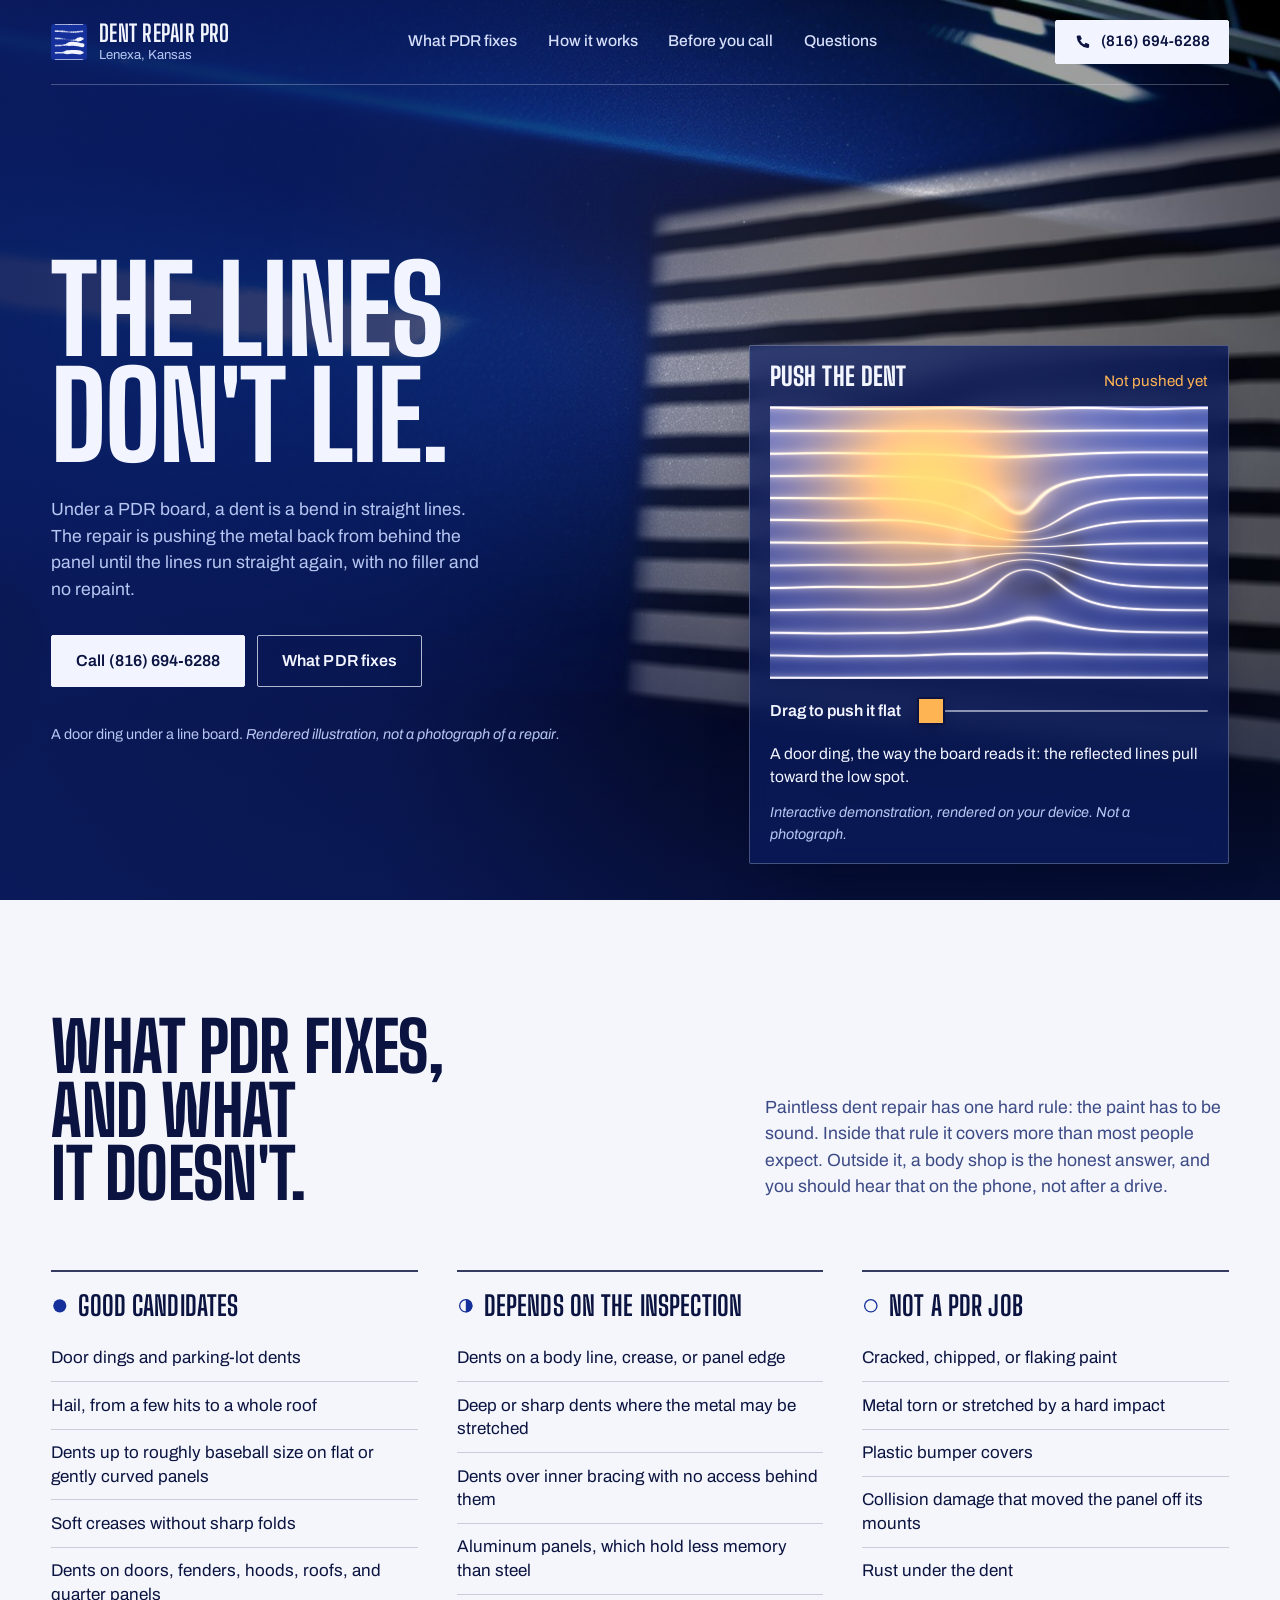
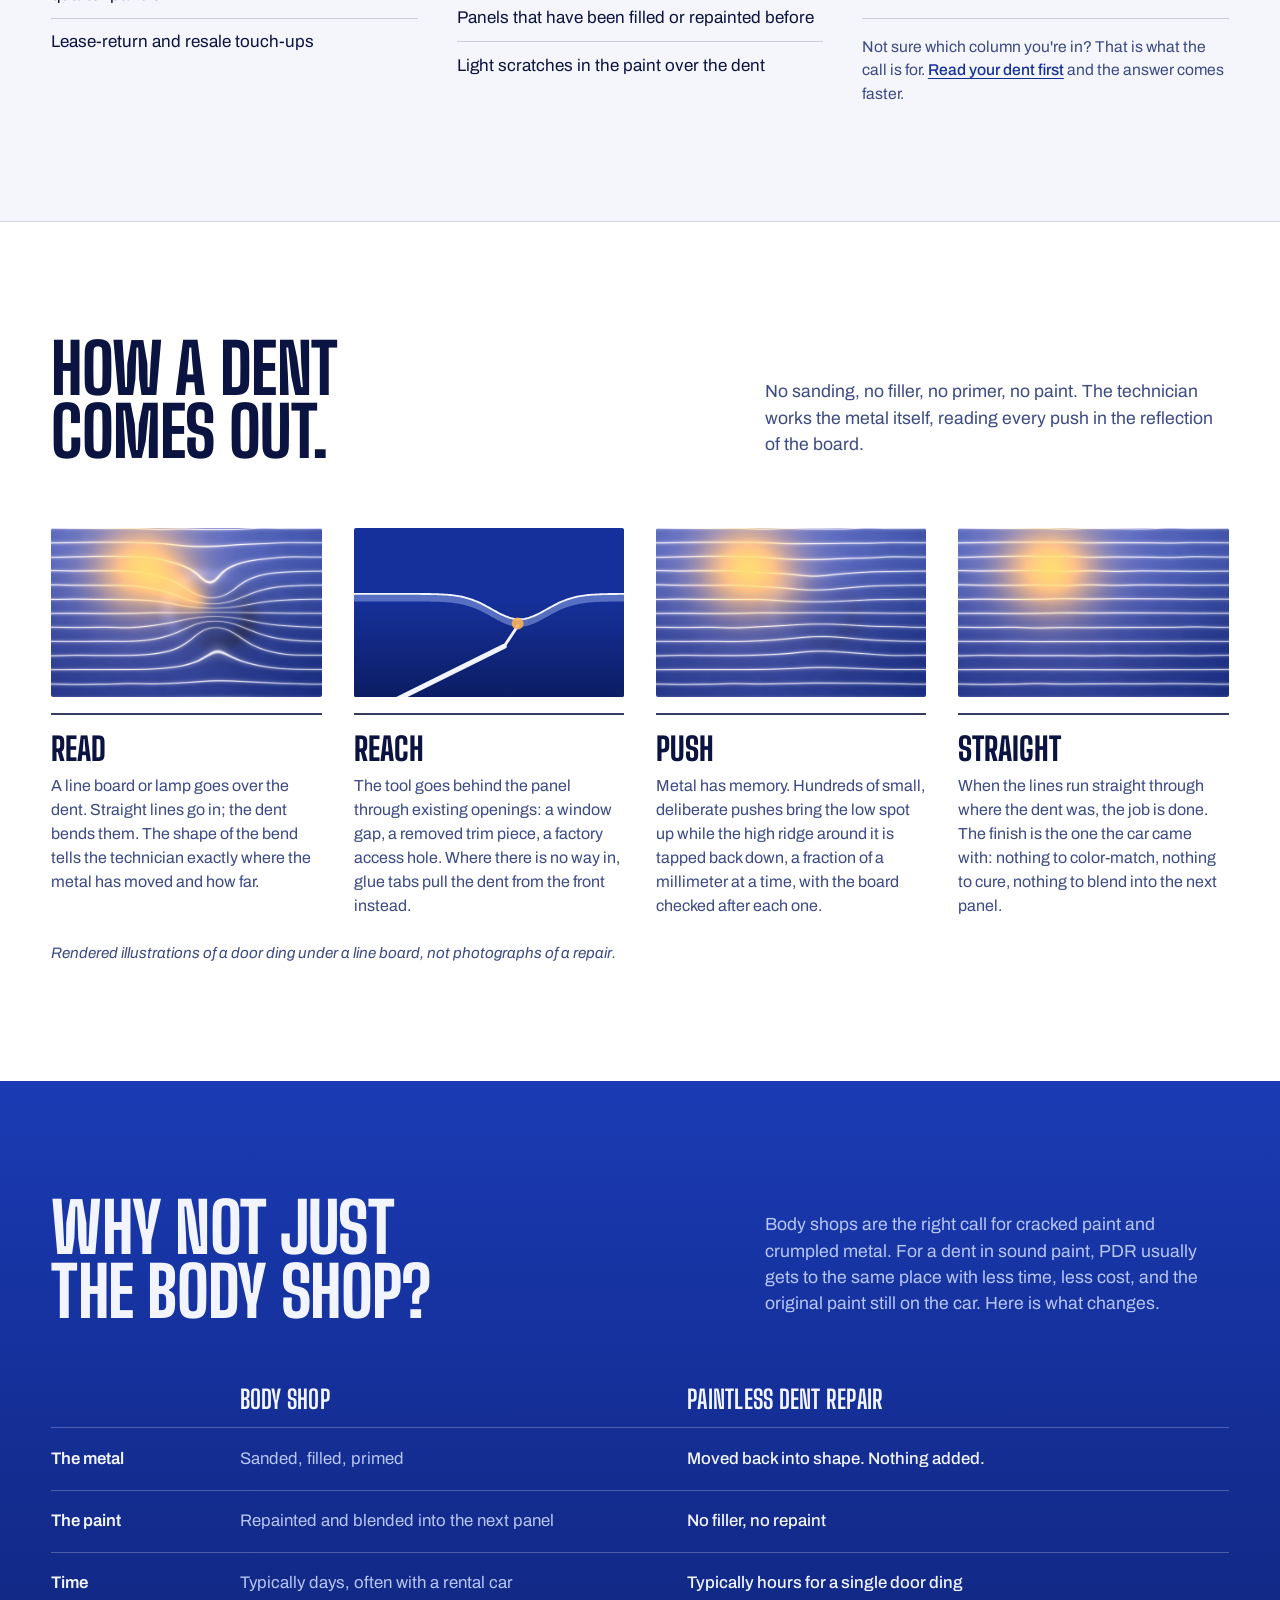
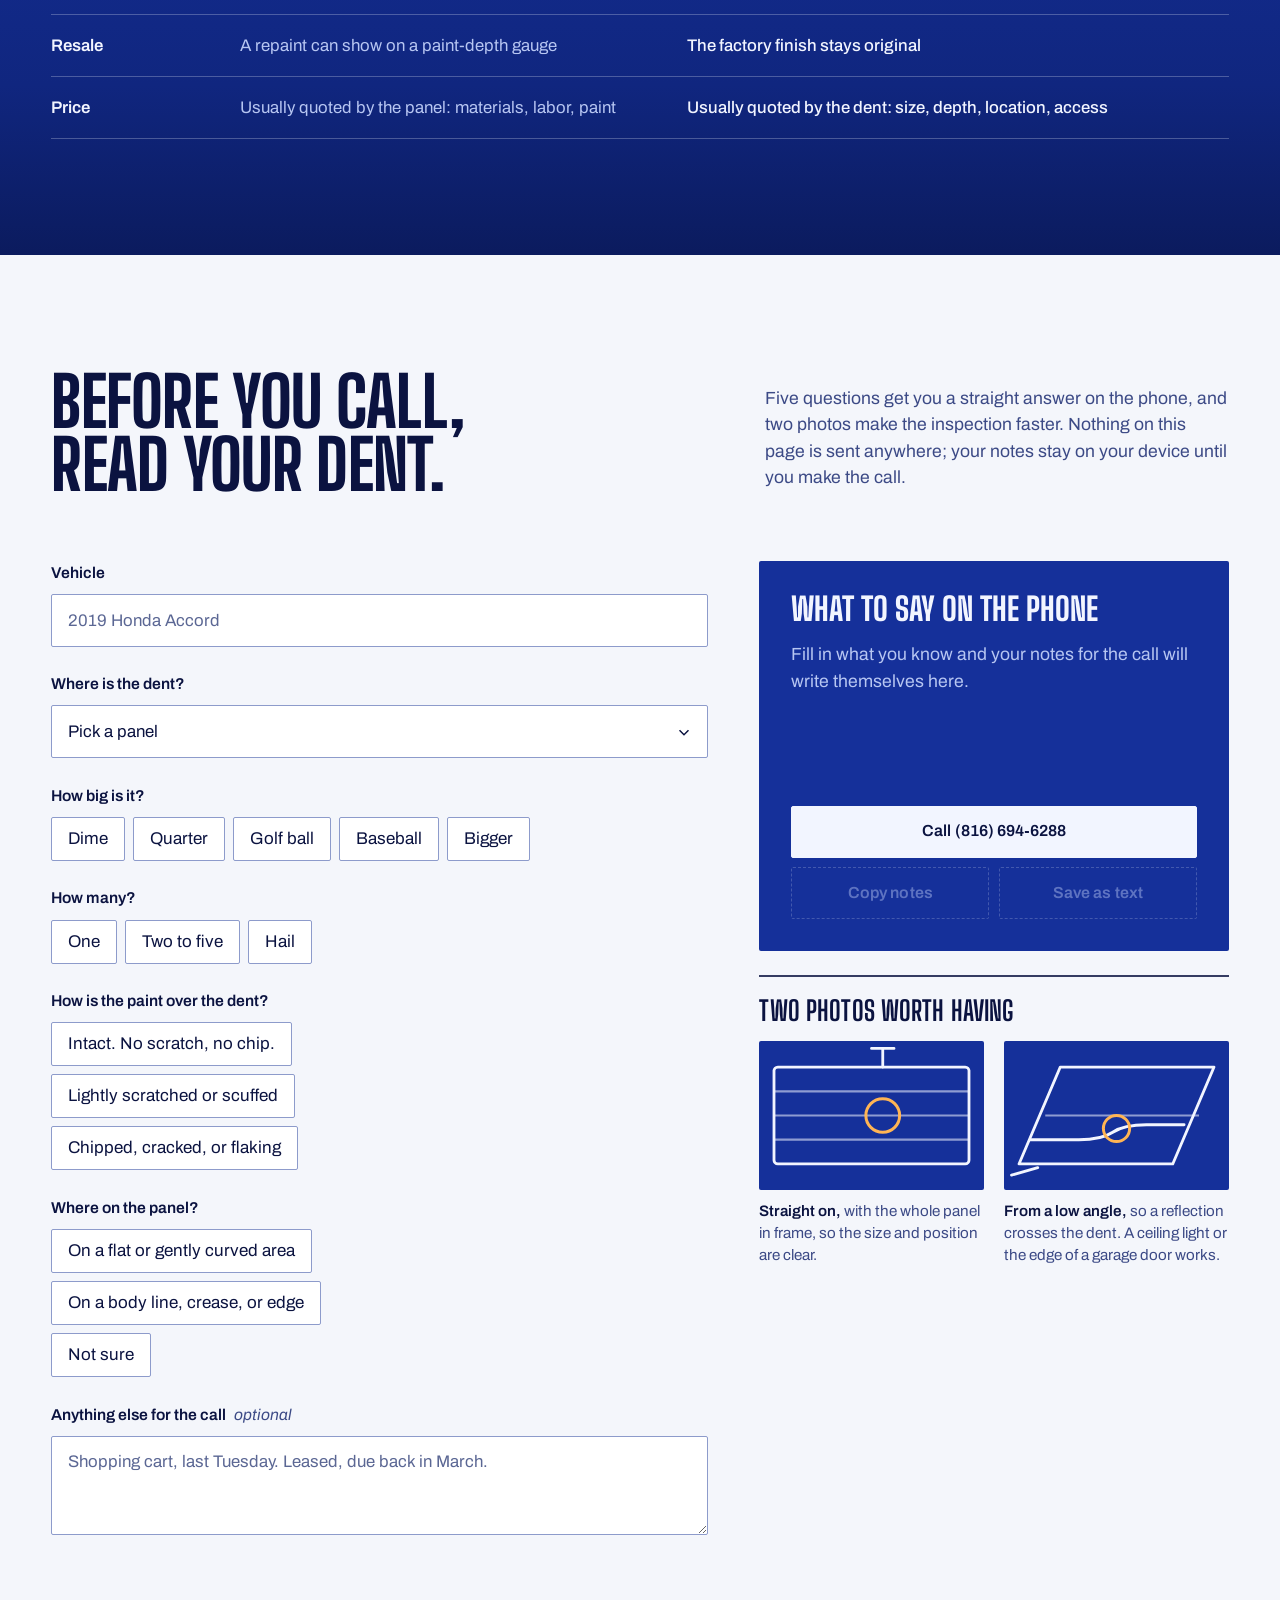
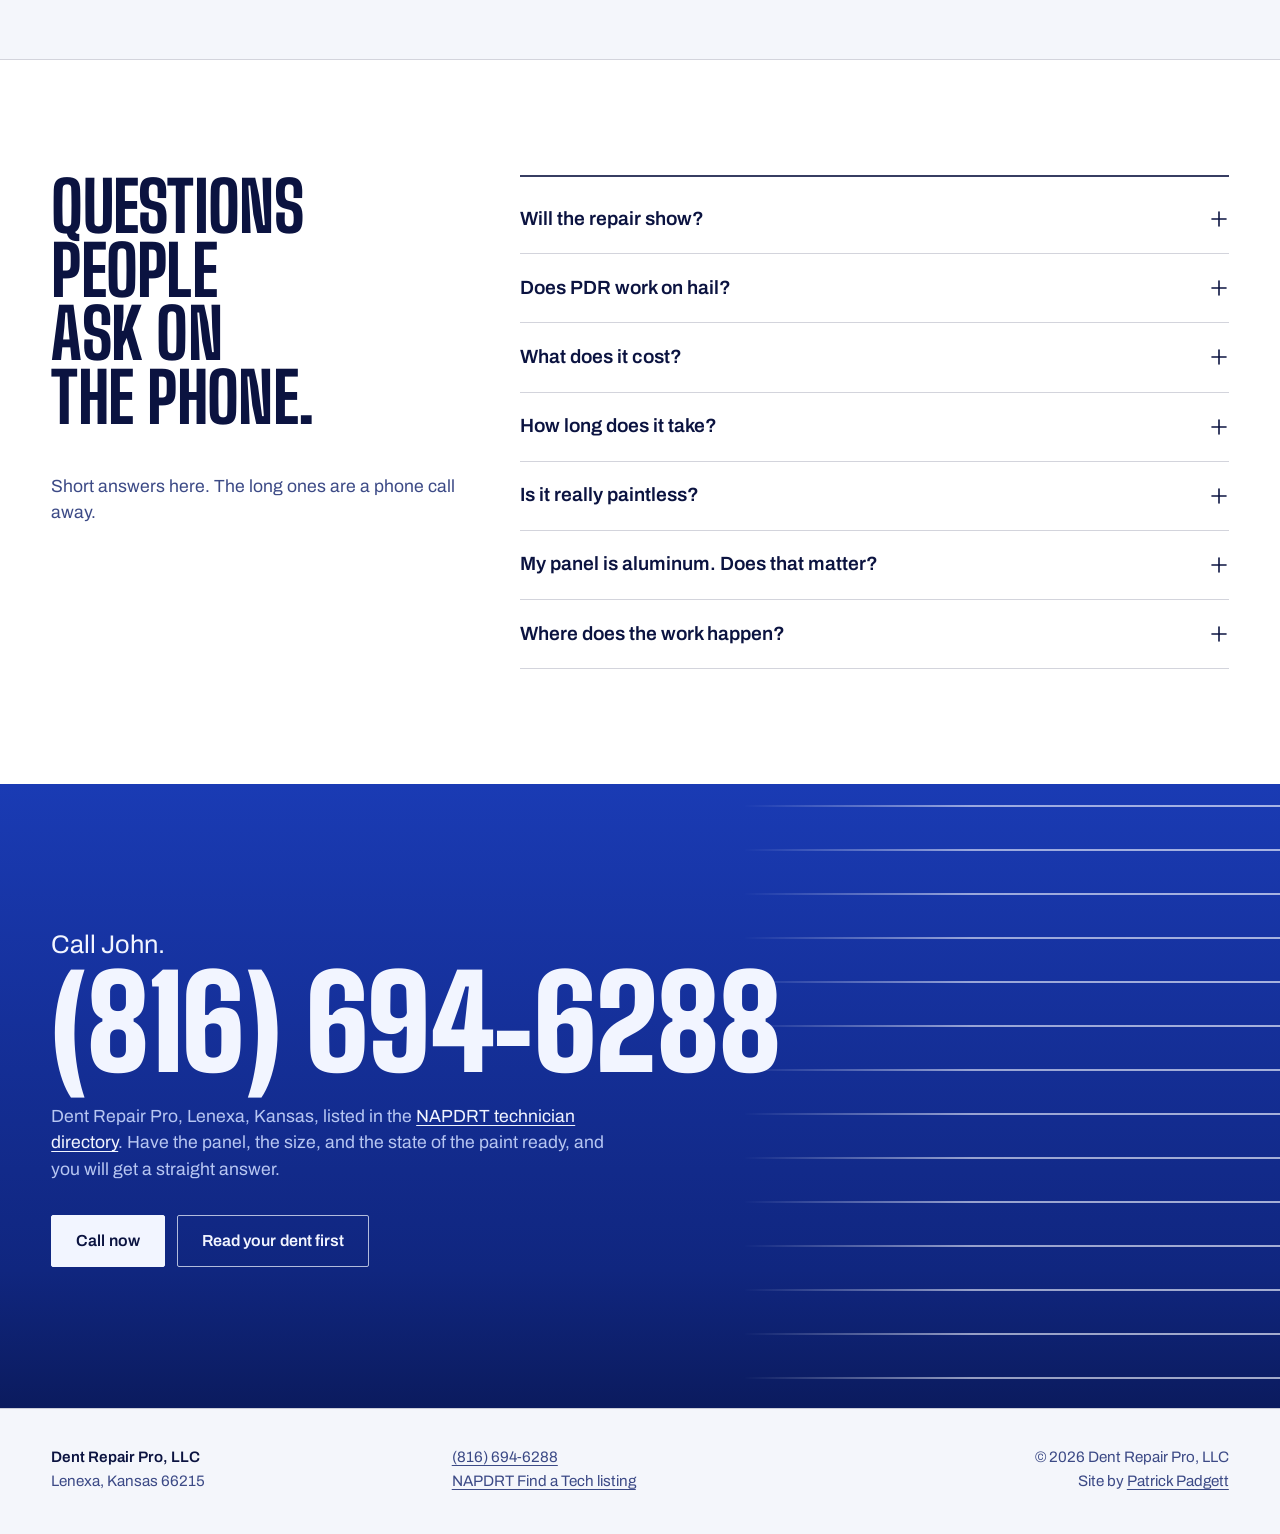
==== index.html @ e6e2c16a "Dent Repair Pro: one-page PDR site The lines don't lie: a painted panel under a PDR line board. Comp" ====
<!doctype html>
<html lang="en" class="no-js">
<head>
  <meta charset="utf-8">
  <script>document.documentElement.className = document.documentElement.className.replace("no-js", "js");</script>
  <meta name="viewport" content="width=device-width, initial-scale=1">
  <title>Dent Repair Pro — Paintless Dent Repair, Lenexa, Kansas</title>
  <meta name="description" content="Paintless dent repair in Lenexa, Kansas. Door dings, hail, and creases pushed out from behind the panel with no filler and no repaint: the factory finish stays. Call John at (816) 694-6288.">
  <link rel="canonical" href="https://dentrepairpro.patpadgett.com/">
  <meta name="theme-color" content="#15309A">
  <meta property="og:type" content="website">
  <meta property="og:title" content="Dent Repair Pro — The lines don't lie.">
  <meta property="og:description" content="Paintless dent repair in Lenexa, Kansas. The metal goes back without filler or repaint. Call (816) 694-6288.">
  <meta property="og:url" content="https://dentrepairpro.patpadgett.com/">
  <meta property="og:image" content="https://dentrepairpro.patpadgett.com/assets/og.png">
  <meta property="og:image:width" content="1200">
  <meta property="og:image:height" content="630">
  <meta name="twitter:card" content="summary_large_image">
  <link rel="icon" href="assets/favicon.svg" type="image/svg+xml">
  <link rel="preload" href="assets/fonts/BigShouldersDisplay-var.woff2" as="font" type="font/woff2" crossorigin>
  <link rel="preload" href="assets/fonts/Archivo-var.woff2" as="font" type="font/woff2" crossorigin>
  <link rel="stylesheet" href="styles.css">
  <script type="application/ld+json">
  {
    "@context": "https://schema.org",
    "@type": "AutoBodyShop",
    "name": "Dent Repair Pro, LLC",
    "description": "Paintless dent repair (PDR) in Lenexa, Kansas.",
    "telephone": "+18166946288",
    "url": "https://dentrepairpro.patpadgett.com/",
    "address": { "@type": "PostalAddress", "addressLocality": "Lenexa", "addressRegion": "KS", "postalCode": "66215", "addressCountry": "US" },
    "founder": { "@type": "Person", "name": "John Matthews" },
    "knowsAbout": "Paintless dent repair"
  }
  </script>
</head>
<body>
<a class="skip" href="#main">Skip to content</a>

<section class="hero panel" id="top">
  <div class="hero-plate" aria-hidden="true">
    <picture>
      <source media="(max-width: 820px)" srcset="assets/hero-mobile.jpg">
      <img src="assets/hero-desktop.jpg" alt="" width="1920" height="1200" fetchpriority="high" decoding="async">
    </picture>
  </div>

  <header class="masthead">
    <a class="brand" href="#top">
      <img src="assets/mark.svg" width="36" height="36" alt="">
      <span class="brand-name">Dent Repair Pro</span>
      <span class="brand-place">Lenexa, Kansas</span>
    </a>
    <nav class="nav" aria-label="Sections">
      <a href="#fixes">What PDR fixes</a>
      <a href="#how">How it works</a>
      <a href="#prepare">Before you call</a>
      <a href="#questions">Questions</a>
    </nav>
    <a class="plate plate-light masthead-call" href="tel:+18166946288">
      <svg class="icon" viewBox="0 0 20 20" aria-hidden="true"><path d="M4.2 2.8h3.1l1.6 3.9-2 1.6a10.6 10.6 0 0 0 4.8 4.8l1.6-2 3.9 1.6v3.1A1.6 1.6 0 0 1 15.6 17 13.6 13.6 0 0 1 3 4.4a1.6 1.6 0 0 1 1.2-1.6Z"/></svg>
      <span>(816) 694‑6288</span>
    </a>
  </header>

  <div class="hero-grid">
    <div class="hero-copy">
      <h1 class="display">The lines<br>don't lie.</h1>
      <p class="lede">Under a PDR board, a dent is a bend in straight lines. The repair is pushing the metal back from behind the panel until the lines run straight again, with no filler and no repaint.</p>
      <div class="actions">
        <a class="plate plate-light" href="tel:+18166946288">Call (816) 694‑6288</a>
        <a class="plate plate-outline" href="#fixes">What PDR fixes</a>
      </div>
      <p class="hero-caption">A door ding under a line board. <span class="hero-caption-note">Rendered illustration, not a photograph of a repair.</span></p>
    </div>

    <div class="board-card" id="board" data-depth="1">
      <div class="board-card-head">
        <h2 class="board-card-title">Push the dent</h2>
        <span class="push-readout" id="push-readout" aria-hidden="true">Not pushed yet</span>
      </div>
      <div class="board-stage">
        <canvas id="board-canvas" aria-hidden="true"></canvas>
        <picture class="board-static">
          <source media="(max-width: 820px)" srcset="assets/demo-static.jpg">
          <img src="assets/demo-static.jpg" alt="" width="640" height="400" decoding="async">
        </picture>
      </div>
      <div class="push">
        <label for="push">Drag to push it flat</label>
        <input id="push" class="push-range" type="range" min="0" max="100" value="0" step="1" aria-describedby="push-status" aria-valuetext="Dent at full depth">
      </div>
      <p class="board-status" id="push-status" aria-live="polite">A door ding, the way the board reads it: the lines pinch toward the low spot.</p>
      <p class="board-note js-only">Interactive demonstration, rendered on your device. Not a photograph.</p>
      <p class="board-note no-js-only">A rendered illustration of a door ding under a line board, not a photograph.</p>
    </div>
  </div>
  <div class="hero-light" aria-hidden="true"></div>
</section>

<main id="main">

  <section class="board-section" id="fixes">
    <div class="wrap">
      <div class="section-head">
        <h2 class="display">What PDR fixes, and what it doesn't.</h2>
        <p class="intro">Paintless dent repair has one hard rule: the paint has to be sound. Inside that rule it covers more than most people expect. Outside it, a body shop is the honest answer, and you should hear that on the phone, not after a drive.</p>
      </div>

      <div class="fit-grid">
        <div class="fit-col">
          <h3><svg class="mark" viewBox="0 0 20 20" aria-hidden="true"><circle cx="10" cy="10" r="7.5" fill="currentColor"/></svg>Good candidates</h3>
          <ul>
            <li>Door dings and parking-lot dents</li>
            <li>Hail, from a few hits to a whole roof</li>
            <li>Dents up to roughly baseball size on flat or gently curved panels</li>
            <li>Soft creases without sharp folds</li>
            <li>Dents on doors, fenders, hoods, roofs, and quarter panels</li>
            <li>Lease-return and resale touch-ups</li>
          </ul>
        </div>
        <div class="fit-col">
          <h3><svg class="mark" viewBox="0 0 20 20" aria-hidden="true"><circle cx="10" cy="10" r="7" fill="none" stroke="currentColor" stroke-width="1.5"/><path d="M10 2.5a7.5 7.5 0 0 1 0 15Z" fill="currentColor"/></svg>Depends on the inspection</h3>
          <ul>
            <li>Dents on a body line, crease, or panel edge</li>
            <li>Deep or sharp dents where the metal may be stretched</li>
            <li>Dents over inner bracing with no access behind them</li>
            <li>Aluminum panels, which hold less memory than steel</li>
            <li>Panels that have been filled or repainted before</li>
            <li>Light scratches in the paint over the dent</li>
          </ul>
        </div>
        <div class="fit-col">
          <h3><svg class="mark" viewBox="0 0 20 20" aria-hidden="true"><circle cx="10" cy="10" r="7" fill="none" stroke="currentColor" stroke-width="1.5"/></svg>Not a PDR job</h3>
          <ul>
            <li>Cracked, chipped, or flaking paint</li>
            <li>Metal torn or stretched by a hard impact</li>
            <li>Plastic bumper covers</li>
            <li>Collision damage that moved the panel off its mounts</li>
            <li>Rust under the dent</li>
          </ul>
          <p class="fit-foot">Not sure which column you're in? That is what the call is for. <a href="#prepare">Read your dent first</a> and the answer comes faster.</p>
        </div>
      </div>
    </div>
  </section>

  <section class="process-section" id="how">
    <div class="wrap">
      <div class="section-head">
        <h2 class="display">How a dent comes out.</h2>
        <p class="intro">No sanding, no filler, no primer, no paint. The technician works the metal itself, reading every push in the reflection of the board.</p>
      </div>
    </div>
    <div class="strip" role="list">
      <figure role="listitem">
        <img src="assets/plate-read.jpg" width="640" height="400" alt="Rendered illustration: reflected board lines pulled toward a door ding in blue paint" loading="lazy" decoding="async">
        <figcaption>
          <h3>Read</h3>
          <p>A line board or lamp goes over the dent. Straight lines go in; the dent bends them. The shape of the bend tells the technician exactly where the metal has moved and how far.</p>
        </figcaption>
      </figure>
      <figure role="listitem">
        <img src="assets/plate-reach.svg" width="320" height="200" alt="Diagram: cross-section of a dented panel with a steel rod reaching the underside of the dent" loading="lazy">
        <figcaption>
          <h3>Reach</h3>
          <p>The tool goes behind the panel through existing openings: a window gap, a removed trim piece, a factory access hole. Where there is no way in, glue tabs pull the dent from the front instead.</p>
        </figcaption>
      </figure>
      <figure role="listitem">
        <img src="assets/plate-push.jpg" width="640" height="400" alt="Rendered illustration: the same dent most of the way flat, the reflected lines nearly straight" loading="lazy" decoding="async">
        <figcaption>
          <h3>Push</h3>
          <p>Metal has memory. Hundreds of small, deliberate pushes bring the low spot up while the high ridge around it is tapped back down, a fraction of a millimeter at a time, with the board checked after each one.</p>
        </figcaption>
      </figure>
      <figure role="listitem">
        <img src="assets/plate-straight.jpg" width="640" height="400" alt="Rendered illustration: straight reflected lines over a flat blue panel" loading="lazy" decoding="async">
        <figcaption>
          <h3>Straight</h3>
          <p>When the lines run straight through where the dent was, the job is done. The finish is the one the car came with: nothing to color-match, nothing to cure, nothing to blend into the next panel.</p>
        </figcaption>
      </figure>
    </div>
    <p class="strip-note wrap">Rendered illustrations of a door ding under a line board, not photographs of a repair.</p>
  </section>

  <section class="panel compare-section" id="compare">
    <div class="wrap">
      <div class="section-head">
        <h2 class="display">Why not just the body shop?</h2>
        <p class="intro">Body shops are the right call for cracked paint and crumpled metal. For a dent in sound paint, PDR usually gets to the same place with less time, less cost, and the original paint still on the car. Here is what changes.</p>
      </div>
      <table class="compare">
        <thead>
          <tr><th scope="col"><span class="visually-hidden">What changes</span></th><th scope="col">Body shop</th><th scope="col">Paintless dent repair</th></tr>
        </thead>
        <tbody>
          <tr><th scope="row">The metal</th><td>Sanded, filled, primed</td><td>Moved back into shape. Nothing added.</td></tr>
          <tr><th scope="row">The paint</th><td>Repainted and blended into the next panel</td><td>No filler, no repaint</td></tr>
          <tr><th scope="row">Time</th><td>Typically days, often with a rental car</td><td>Typically hours for a single door ding</td></tr>
          <tr><th scope="row">Resale</th><td>A repaint can show on a paint-depth gauge</td><td>The factory finish stays original</td></tr>
          <tr><th scope="row">Price</th><td>Usually quoted by the panel: materials, labor, paint</td><td>Usually quoted by the dent: size, depth, location, access</td></tr>
        </tbody>
      </table>
    </div>
  </section>

  <section class="board-section prepare-section" id="prepare">
    <div class="wrap">
      <div class="section-head">
        <h2 class="display">Before you call, read your dent.</h2>
        <p class="intro">Five questions get you a straight answer on the phone, and two photos make the inspection faster. Nothing on this page is sent anywhere; your notes stay on your device until you make the call.</p>
      </div>

      <div class="prepare-grid">
        <form class="worksheet" id="worksheet" autocomplete="off" novalidate>
          <div class="field">
            <label for="vehicle">Vehicle</label>
            <input id="vehicle" name="vehicle" type="text" placeholder="2019 Honda Accord" inputmode="text" autocapitalize="words">
          </div>

          <div class="field">
            <label for="panel-select">Where is the dent?</label>
            <select id="panel-select" name="panel">
              <option value="">Pick a panel</option>
              <option>Door</option>
              <option>Fender</option>
              <option>Hood</option>
              <option>Roof</option>
              <option>Quarter panel</option>
              <option>Trunk lid or tailgate</option>
              <option>Bumper cover (plastic)</option>
              <option>Not sure</option>
            </select>
          </div>

          <fieldset class="field">
            <legend>How big is it?</legend>
            <div class="choices">
              <label><input type="radio" name="size" value="about the size of a dime"><span>Dime</span></label>
              <label><input type="radio" name="size" value="about the size of a quarter"><span>Quarter</span></label>
              <label><input type="radio" name="size" value="about the size of a golf ball"><span>Golf ball</span></label>
              <label><input type="radio" name="size" value="about the size of a baseball"><span>Baseball</span></label>
              <label><input type="radio" name="size" value="bigger than a baseball"><span>Bigger</span></label>
            </div>
          </fieldset>

          <fieldset class="field">
            <legend>How many?</legend>
            <div class="choices">
              <label><input type="radio" name="count" value="one dent"><span>One</span></label>
              <label><input type="radio" name="count" value="two to five dents"><span>Two to five</span></label>
              <label><input type="radio" name="count" value="hail, dozens or more"><span>Hail</span></label>
            </div>
          </fieldset>

          <fieldset class="field">
            <legend>How is the paint over the dent?</legend>
            <div class="choices choices-stack">
              <label><input type="radio" name="paint" value="intact"><span>Intact. No scratch, no chip.</span></label>
              <label><input type="radio" name="paint" value="scratched"><span>Lightly scratched or scuffed</span></label>
              <label><input type="radio" name="paint" value="cracked"><span>Chipped, cracked, or flaking</span></label>
            </div>
          </fieldset>

          <fieldset class="field">
            <legend>Where on the panel?</legend>
            <div class="choices choices-stack">
              <label><input type="radio" name="position" value="flat"><span>On a flat or gently curved area</span></label>
              <label><input type="radio" name="position" value="edge"><span>On a body line, crease, or edge</span></label>
              <label><input type="radio" name="position" value="unsure"><span>Not sure</span></label>
            </div>
          </fieldset>

          <div class="field">
            <label for="notes">Anything else for the call <span class="optional">optional</span></label>
            <textarea id="notes" name="notes" rows="3" placeholder="Shopping cart, last Tuesday. Leased, due back in March."></textarea>
          </div>
        </form>

        <div class="prepare-side">
          <aside class="readback" aria-labelledby="readback-title">
            <h3 id="readback-title">What to say on the phone</h3>
            <output class="readback-body" id="readback" for="vehicle panel-select notes" aria-live="polite"><span class="hint no-js-only">Have these ready for the call: the vehicle, the panel, how big the dent is, how many there are, whether the paint is intact, and whether it sits on a flat area or a body line. John will tell you from there whether it is a PDR job.</span></output>
            <div class="readback-actions">
              <a class="plate plate-dark" href="tel:+18166946288">Call (816) 694‑6288</a>
              <button class="plate plate-outline-dark js-only" type="button" id="copy-notes">Copy notes</button>
              <button class="plate plate-outline-dark js-only" type="button" id="save-notes">Save as text</button>
            </div>
            <p class="readback-status" id="readback-status" role="status"></p>
          </aside>

          <div class="photos">
            <h3>Two photos worth having</h3>
            <div class="photo-guides">
              <figure>
                <img src="assets/photo-straight.svg" width="120" height="80" alt="">
                <figcaption><strong>Straight on,</strong> with the whole panel in frame, so the size and position are clear.</figcaption>
              </figure>
              <figure>
                <img src="assets/photo-low.svg" width="120" height="80" alt="">
                <figcaption><strong>From a low angle,</strong> so a reflection crosses the dent. A ceiling light or the edge of a garage door works.</figcaption>
              </figure>
            </div>
          </div>
        </div>
      </div>
    </div>
  </section>

  <section class="faq-section" id="questions">
    <div class="wrap faq-grid">
      <div class="section-head faq-head">
        <h2 class="display">Questions people ask on the phone.</h2>
        <p class="intro">Short answers here. The long ones are a phone call away.</p>
      </div>
      <div class="faq">
        <details>
          <summary>Will the repair show?<svg class="toggle" viewBox="0 0 20 20" aria-hidden="true"><path d="M3 10h14"/><path class="v" d="M10 3v14"/></svg></summary>
          <div class="answer"><p>On a typical door ding in sound paint, no: nothing is sanded, filled, or sprayed, so there is nothing to mismatch and nothing to blend. The board is the test: when the reflected lines run straight across the spot, the panel is flat. Very deep or stretched dents can leave faint texture, and you should hear that from John before the work starts, not after.</p></div>
        </details>
        <details>
          <summary>Does PDR work on hail?<svg class="toggle" viewBox="0 0 20 20" aria-hidden="true"><path d="M3 10h14"/><path class="v" d="M10 3v14"/></svg></summary>
          <div class="answer"><p>Hail is where PDR earned its reputation. Dozens of shallow dents in sound paint are exactly what the method is for, and the alternative is repainting a roof, a hood, and a trunk lid. Many comprehensive insurance policies cover hail repair; check yours before you call so you know which conversation you are having.</p></div>
        </details>
        <details>
          <summary>What does it cost?<svg class="toggle" viewBox="0 0 20 20" aria-hidden="true"><path d="M3 10h14"/><path class="v" d="M10 3v14"/></svg></summary>
          <div class="answer"><p>PDR is generally priced by the dent: size, depth, where it sits on the panel, and how hard it is to reach behind. The number comes from looking at the dent under the board, so a phone call sets expectations and the inspection sets the price. There is no filler or paint in the job, which is the main reason it usually costs less than bodywork.</p></div>
        </details>
        <details>
          <summary>How long does it take?<svg class="toggle" viewBox="0 0 20 20" aria-hidden="true"><path d="M3 10h14"/><path class="v" d="M10 3v14"/></svg></summary>
          <div class="answer"><p>A single door ding is often an hour or two of work. Several dents, or a dent that needs trim removed for access, take longer. Hail is its own conversation and depends on the count. Either way there is nothing to dry or cure, so the car is ready as soon as the work is finished.</p></div>
        </details>
        <details>
          <summary>Is it really paintless?<svg class="toggle" viewBox="0 0 20 20" aria-hidden="true"><path d="M3 10h14"/><path class="v" d="M10 3v14"/></svg></summary>
          <div class="answer"><p>Yes. No sanding, no filler, no primer, no paint. That is also the limit of the method: if the paint over the dent is already cracked or chipped, pushing the metal back will not fix the paint, and the honest answer is a body shop.</p></div>
        </details>
        <details>
          <summary>My panel is aluminum. Does that matter?<svg class="toggle" viewBox="0 0 20 20" aria-hidden="true"><path d="M3 10h14"/><path class="v" d="M10 3v14"/></svg></summary>
          <div class="answer"><p>It does. Aluminum holds less memory than steel and work-hardens as it is pushed, so it asks for more skill, more time, and sometimes heat. Many hoods, tailgates, and whole truck bodies are aluminum now. Mention it when you call.</p></div>
        </details>
        <details>
          <summary>Where does the work happen?<svg class="toggle" viewBox="0 0 20 20" aria-hidden="true"><path d="M3 10h14"/><path class="v" d="M10 3v14"/></svg></summary>
          <div class="answer"><p>Dent Repair Pro is based in Lenexa, Kansas, on the Kansas side of the Kansas City metro. Call <a href="tel:+18166946288">(816) 694‑6288</a> to ask about your area and arrange a look at the vehicle.</p></div>
        </details>
      </div>
    </div>
  </section>

  <section class="panel closing" id="call">
    <div class="closing-lines" aria-hidden="true"></div>
    <div class="wrap">
      <h2 class="closing-title">Call John.</h2>
      <a class="closing-number display" href="tel:+18166946288">(816) 694‑6288</a>
      <p class="closing-line">Dent Repair Pro, Lenexa, Kansas, listed in the <a href="https://napdrt.org/find-a-tech/" rel="noopener">NAPDRT technician directory</a>. Have the panel, the size, and the state of the paint ready, and you will get a straight answer.</p>
      <div class="actions">
        <a class="plate plate-light" href="tel:+18166946288">Call now</a>
        <a class="plate plate-outline" href="#prepare">Read your dent first</a>
      </div>
    </div>
  </section>
</main>

<footer class="footer">
  <div class="wrap footer-grid">
    <p><strong>Dent Repair Pro, LLC</strong><br>Lenexa, Kansas 66215</p>
    <p><a href="tel:+18166946288">(816) 694‑6288</a><br><a href="https://napdrt.org/find-a-tech/" rel="noopener">NAPDRT Find a Tech listing</a></p>
    <p>© 2026 Dent Repair Pro, LLC<br>Site by <a href="https://patpadgett.com/" rel="noopener">Patrick Padgett</a></p>
  </div>
</footer>

<a class="callbar plate plate-light" href="tel:+18166946288" id="callbar" aria-hidden="true" tabindex="-1">
  <svg class="icon" viewBox="0 0 20 20" aria-hidden="true"><path d="M4.2 2.8h3.1l1.6 3.9-2 1.6a10.6 10.6 0 0 0 4.8 4.8l1.6-2 3.9 1.6v3.1A1.6 1.6 0 0 1 15.6 17 13.6 13.6 0 0 1 3 4.4a1.6 1.6 0 0 1 1.2-1.6Z"/></svg>
  <span>Call (816) 694‑6288</span>
</a>

<script src="panel.js" defer></script>
<script src="script.js" defer></script>
</body>
</html>
---- styles.css ----
/* Dent Repair Pro — styles
   Two materials. PANEL: gentian-blue clear-coated paint carrying pale reflected
   lines. BOARD: matte cool white ruled with blue-black hairlines. The board
   never bends; only the panel's reflection does. */

@font-face {
  font-family: "Big Shoulders Display";
  src: url("assets/fonts/BigShouldersDisplay-var.woff2") format("woff2");
  font-weight: 100 900;
  font-display: swap;
}
@font-face {
  font-family: "Archivo";
  src: url("assets/fonts/Archivo-var.woff2") format("woff2");
  font-weight: 100 900;
  font-style: normal;
  font-display: swap;
}
@font-face {
  font-family: "Archivo";
  src: url("assets/fonts/Archivo-italic-var.woff2") format("woff2");
  font-weight: 100 900;
  font-style: italic;
  font-display: swap;
}

:root {
  --panel: #15309a;
  --panel-high: #1a3bb4;
  --panel-deep: #0b1b5e;
  --line: #f2f5ff;
  --line-soft: #b7c6f2;
  --line-nav: #d5defa;
  --amber: #ffb454;
  --board: #f4f6fb;
  --board-high: #ffffff;
  --ink: #0b1340;
  --ink-soft: #3c4a86;
  --ink-hair: rgba(11, 19, 64, 0.18);
  --ink-rule: rgba(11, 19, 64, 0.82);
  --line-hair: rgba(242, 245, 255, 0.26);
  --placeholder: #5b6794;
  --display: "Big Shoulders Display", "Arial Narrow", "Helvetica Neue", sans-serif;
  --text: "Archivo", "Helvetica Neue", Arial, sans-serif;
  --radius: 2px;
  --wrap: 1240px;
  --gutter: clamp(1.25rem, 4vw, 3.5rem);
  --focus: var(--amber);
  --lx: 58%;
  --ly: 30%;
  color-scheme: light;
}

*, *::before, *::after { box-sizing: border-box; }

html {
  -webkit-text-size-adjust: 100%;
  scroll-behavior: smooth;
  scrollbar-color: var(--panel) #e3e8f7;
  scrollbar-width: thin;
}
html::-webkit-scrollbar { width: 10px; }
html::-webkit-scrollbar-track { background: #e3e8f7; }
html::-webkit-scrollbar-thumb { background: var(--panel); border-radius: 0; }

body {
  margin: 0;
  font-family: var(--text);
  font-size: 1.0625rem;
  line-height: 1.55;
  color: var(--ink);
  background: var(--board);
  -webkit-font-smoothing: antialiased;
  text-rendering: optimizeLegibility;
}

::selection { background: var(--amber); color: var(--ink); }
.panel ::selection { background: var(--amber); color: var(--ink); }

:focus { outline: none; }
:focus-visible {
  outline: 3px solid var(--focus);
  outline-offset: 3px;
  border-radius: var(--radius);
}
.panel { --focus: var(--amber); caret-color: var(--amber); }
.board-section, .faq-section, .process-section, .footer { --focus: var(--panel); caret-color: var(--panel); }

img, svg { display: block; max-width: 100%; height: auto; }
a { color: inherit; text-decoration-thickness: 1px; text-underline-offset: 0.18em; }
p { margin: 0; }
h1, h2, h3 { margin: 0; font-weight: inherit; }
ul { margin: 0; padding: 0; list-style: none; }
button, input, select, textarea { font: inherit; color: inherit; }

.visually-hidden {
  position: absolute !important;
  width: 1px; height: 1px;
  padding: 0; margin: -1px;
  overflow: hidden; clip: rect(0 0 0 0); clip-path: inset(50%);
  white-space: nowrap; border: 0;
}

.skip {
  position: absolute; left: 1rem; top: -4rem;
  z-index: 100;
  padding: 0.75rem 1.1rem;
  background: var(--amber); color: var(--ink);
  font-weight: 600; text-decoration: none;
  border-radius: var(--radius);
  transition: top 180ms cubic-bezier(0.2, 0.8, 0.2, 1);
}
.skip:focus-visible { top: 1rem; outline-color: var(--ink); }

.wrap { width: min(var(--wrap), 100% - 2 * var(--gutter)); margin-inline: auto; }

/* ---------- type ---------- */

.display {
  font-family: var(--display);
  font-weight: 800;
  text-transform: uppercase;
  letter-spacing: -0.01em;
  line-height: 0.92;
  text-wrap: balance;
}
h2.display {
  font-size: clamp(2.75rem, 5.4vw, 4.75rem);
  max-width: 14ch;
}
.intro {
  margin-top: 1.5rem;
  font-size: clamp(1.1rem, 1.35vw, 1.25rem);
  line-height: 1.5;
  max-width: 62ch;
  color: var(--ink-soft);
}
.panel .intro { color: var(--line-soft); }

/* ---------- materials ---------- */

.panel {
  position: relative;
  color: var(--line);
  background:
    linear-gradient(180deg, var(--panel-high) 0%, var(--panel) 38%, #10267f 78%, var(--panel-deep) 100%);
}

.board-section {
  position: relative;
  padding-block: clamp(4.5rem, 9vw, 8rem);
  background: var(--board);
}
.board-section + .board-section { padding-top: 0; }

/* ---------- plates (controls) ---------- */

.plate {
  display: inline-flex;
  align-items: center;
  justify-content: center;
  gap: 0.6rem;
  min-height: 3.25rem;
  padding: 0 1.5rem;
  border-radius: var(--radius);
  border: 1.5px solid transparent;
  font-weight: 600;
  font-size: 1rem;
  letter-spacing: 0.005em;
  text-decoration: none;
  white-space: nowrap;
  cursor: pointer;
  transition: transform 160ms cubic-bezier(0.2, 0.8, 0.2, 1), background-color 160ms, border-color 160ms, box-shadow 160ms;
}
.plate .icon { width: 1.1rem; height: 1.1rem; fill: currentColor; flex: none; }
.plate:active { transform: translateY(1px); }

.plate-light { background: var(--line); color: var(--ink); border-color: var(--line); }
.plate-light:hover { background: var(--board-high); border-color: var(--board-high); transform: translateY(-1px); box-shadow: 0 10px 24px -12px rgba(2, 8, 40, 0.7); }
.callbar.plate-light { border: 0; }

.plate-outline { background: transparent; color: var(--line); border-color: rgba(242, 245, 255, 0.72); }
.plate-outline:hover { border-color: var(--line); background: rgba(242, 245, 255, 0.08); }

.plate-dark { background: var(--panel); color: var(--line); border-color: var(--panel); }
.plate-dark:hover { background: var(--panel-high); border-color: var(--panel-high); transform: translateY(-1px); box-shadow: 0 10px 24px -14px rgba(21, 48, 154, 0.8); }

.plate-outline-dark { background: transparent; color: var(--ink); border-color: var(--ink); }
.plate-outline-dark:hover { background: rgba(11, 19, 64, 0.06); }

/* a disabled plate is visibly out of reach: dashed, faded, no cursor, no lift */
.plate:disabled,
.plate[aria-disabled="true"] {
  cursor: not-allowed;
  opacity: 0.45;
  border-style: dashed;
  box-shadow: none;
}
.plate:disabled:hover, .plate:disabled:active,
.plate[aria-disabled="true"]:hover, .plate[aria-disabled="true"]:active {
  transform: none;
  box-shadow: none;
  background: transparent;
}
.readback .plate-outline-dark:disabled { color: var(--line-soft); border-color: rgba(242, 245, 255, 0.45); }

.actions { display: flex; flex-wrap: wrap; gap: 0.75rem; }

/* ---------- hero ---------- */

.hero {
  min-height: 100svh;
  display: flex;
  flex-direction: column;
  isolation: isolate;
  overflow: hidden;
}

.masthead {
  position: relative;
  z-index: 3;
  width: min(var(--wrap), 100% - 2 * var(--gutter));
  margin-inline: auto;
  display: grid;
  grid-template-columns: auto 1fr auto;
  align-items: center;
  gap: 2rem;
  padding-block: 1.25rem;
  border-bottom: 1px solid var(--line-hair);
}
.brand {
  display: grid;
  grid-template-columns: auto auto;
  grid-template-rows: auto auto;
  column-gap: 0.75rem;
  align-items: center;
  text-decoration: none;
}
.brand img { grid-row: 1 / 3; width: 36px; height: 36px; }
.brand-name {
  font-family: var(--display);
  font-weight: 700;
  font-size: 1.45rem;
  letter-spacing: 0.01em;
  text-transform: uppercase;
  line-height: 1;
}
.brand-place {
  font-size: 0.82rem;
  color: var(--line-soft);
  line-height: 1.1;
  margin-top: 0.15rem;
}
.nav {
  display: flex;
  justify-content: center;
  gap: clamp(1rem, 2.4vw, 2.25rem);
}
.nav a {
  color: var(--line-nav);
  text-decoration: none;
  font-weight: 500;
  font-size: 0.98rem;
  padding: 0.35rem 0;
  border-bottom: 1.5px solid transparent;
  transition: border-color 160ms, color 160ms;
}
.nav a:hover { color: var(--line); border-bottom-color: var(--line); }
.masthead-call { min-height: 2.75rem; padding-inline: 1.1rem; font-size: 0.95rem; }

.hero-grid {
  position: relative;
  z-index: 2;
  flex: 1;
  width: min(var(--wrap), 100% - 2 * var(--gutter));
  margin-inline: auto;
  display: grid;
  grid-template-columns: minmax(0, 52fr) minmax(0, 48fr);
  grid-template-rows: 1fr;
  align-items: end;
  gap: 0 clamp(1rem, 3vw, 3rem);
  padding-block: clamp(2rem, 6vh, 4.5rem) clamp(1.5rem, 4vh, 3rem);
}
.hero-copy { position: relative; z-index: 2; grid-column: 1; grid-row: 1; align-self: center; padding-right: clamp(0rem, 2vw, 2rem); }
h1.display {
  font-size: clamp(3.75rem, 9.4vw, 8rem);
  font-weight: 800;
  line-height: 0.88;
  letter-spacing: -0.012em;
}
.lede {
  margin-top: 1.75rem;
  max-width: 44ch;
  font-size: clamp(1.1rem, 1.35vw, 1.25rem);
  line-height: 1.5;
  color: var(--line-soft);
}
.lede + .actions { margin-top: 2rem; }

/* the hero's material: a rendered plate of a door ding under a line board, full bleed behind the copy */
.hero-plate {
  position: absolute;
  inset: 0;
  z-index: 1;
  overflow: hidden;
  background: var(--panel-deep);
}
.hero-plate picture, .hero-plate img { display: block; width: 100%; height: 100%; }
.hero-plate img { object-fit: cover; object-position: 68% 50%; }
/* the copy column stays legible over the plate: a soft wash that dies before the board's reflection */
.hero-plate::after {
  content: "";
  position: absolute;
  inset: 0;
  background:
    linear-gradient(to right, rgba(11, 27, 94, 0.88) 0%, rgba(11, 27, 94, 0.72) 30%, rgba(11, 27, 94, 0.18) 52%, rgba(11, 27, 94, 0) 66%),
    linear-gradient(to top, rgba(11, 27, 94, 0.55) 0%, rgba(11, 27, 94, 0) 32%);
}
.hero-caption {
  margin-top: 2.25rem;
  font-size: 0.9rem;
  color: var(--line-soft);
}
.hero-caption-note { font-style: italic; }

.js-only { display: inline; }
.no-js-only { display: none; }
.no-js .js-only { display: none !important; }
.no-gl .hero .js-only { display: none !important; }
.no-js .no-js-only { display: block; }
.no-gl .hero .no-js-only { display: block; }

/* the demonstration: a bounded card with its own live panel, the way a tech sets a board over one dent */
.board-card {
  grid-column: 2;
  grid-row: 1;
  position: relative;
  z-index: 2;
  align-self: end;
  justify-self: end;
  width: min(100%, 30rem);
  display: grid;
  gap: 0.75rem;
  padding: 1.1rem 1.25rem 1.1rem;
  background: rgba(11, 27, 94, 0.78);
  backdrop-filter: blur(14px);
  -webkit-backdrop-filter: blur(14px);
  border: 1px solid var(--line-hair);
  border-radius: var(--radius);
  box-shadow: 0 24px 48px -28px rgba(2, 8, 40, 0.9);
}
.board-card-head {
  display: flex;
  align-items: baseline;
  justify-content: space-between;
  gap: 1rem;
}
.board-card-title {
  font-family: var(--display);
  font-weight: 800;
  font-size: 1.6rem;
  line-height: 1;
  text-transform: uppercase;
  letter-spacing: 0.005em;
}
.board-stage {
  position: relative;
  aspect-ratio: 8 / 5;
  overflow: hidden;
  border-radius: calc(var(--radius) - 2px);
  background: var(--panel-deep);
  cursor: pointer;
}
.board-stage canvas,
.board-stage .board-static {
  position: absolute;
  inset: 0;
  width: 100%;
  height: 100%;
  display: block;
}
.board-stage .board-static img { display: block; width: 100%; height: 100%; object-fit: cover; }
.board-stage canvas { display: none; }
.js .board-stage canvas { display: block; }
.js .board-stage .board-static { display: none; }
.js.no-gl .board-stage canvas { display: none; }
.js.no-gl .board-stage .board-static { display: block; }
.no-js .board-stage, .no-gl .board-stage { cursor: default; }

.push {
  display: grid;
  grid-template-columns: auto 1fr;
  align-items: center;
  gap: 1rem;
}
.push label { font-weight: 600; font-size: 1rem; white-space: nowrap; }
.push-readout {
  font-variant-numeric: tabular-nums;
  font-size: 0.95rem;
  color: var(--amber);
  white-space: nowrap;
}
.no-js .push, .no-gl .push { display: none; }

.push-range {
  -webkit-appearance: none;
  appearance: none;
  width: 100%;
  height: 2.5rem;
  margin: 0;
  background: transparent;
  cursor: pointer;
}
.push-range::-webkit-slider-runnable-track {
  height: 2px;
  background: linear-gradient(to right, var(--amber) 0 var(--fill, 0%), rgba(242, 245, 255, 0.55) var(--fill, 0%) 100%);
  border-radius: 1px;
}
.push-range::-moz-range-track { height: 2px; background: rgba(242, 245, 255, 0.55); border-radius: 1px; }
.push-range::-moz-range-progress { height: 2px; background: var(--amber); }
.push-range::-webkit-slider-thumb {
  -webkit-appearance: none;
  width: 1.75rem; height: 1.75rem;
  margin-top: calc(-0.875rem + 1px);
  background: var(--amber);
  border: 2px solid var(--ink);
  border-radius: var(--radius);
  box-shadow: 0 4px 14px -6px rgba(2, 8, 40, 0.9);
  transition: transform 140ms cubic-bezier(0.2, 0.8, 0.2, 1);
}
.push-range::-moz-range-thumb {
  width: 1.75rem; height: 1.75rem;
  background: var(--amber);
  border: 2px solid var(--ink);
  border-radius: var(--radius);
  box-shadow: 0 4px 14px -6px rgba(2, 8, 40, 0.9);
}
.push-range:hover::-webkit-slider-thumb, .push-range:active::-webkit-slider-thumb { transform: scale(1.08); }
.push-range:focus-visible { outline: none; }
.push-range:focus-visible::-webkit-slider-thumb { outline: 3px solid var(--amber); outline-offset: 3px; }
.push-range:focus-visible::-moz-range-thumb { outline: 3px solid var(--amber); outline-offset: 3px; }

.board-status {
  font-size: 0.98rem;
  line-height: 1.45;
  color: var(--line);
  min-height: 2.9em;
}
.board-note {
  font-style: italic;
  font-size: 0.9rem;
  color: var(--line-soft);
}

.hero-light {
  position: absolute;
  inset: 0;
  z-index: 3;
  pointer-events: none;
  mix-blend-mode: screen;
  background:
    radial-gradient(42rem 34rem at var(--lx) var(--ly), rgba(255, 244, 222, 0.07) 0%, rgba(255, 240, 210, 0.025) 40%, rgba(255, 240, 210, 0) 70%);
}

/* ---------- section heads ---------- */

.section-head {
  display: grid;
  grid-template-columns: minmax(0, 7fr) minmax(0, 5fr);
  gap: 1.5rem clamp(2rem, 5vw, 5rem);
  align-items: end;
}
.section-head .intro { margin-top: 0; padding-bottom: 0.35rem; }

/* ---------- fit (what PDR fixes) ---------- */

.fit-grid {
  display: grid;
  grid-template-columns: repeat(3, minmax(0, 1fr));
  gap: clamp(1.5rem, 3vw, 3rem);
  margin-top: clamp(2.5rem, 5vw, 4rem);
}
.fit-col { border-top: 2px solid var(--ink-rule); padding-top: 1.25rem; }
.fit-col h3 {
  display: flex; align-items: center; gap: 0.6rem;
  font-family: var(--display);
  font-weight: 700;
  font-size: 1.7rem;
  text-transform: uppercase;
  letter-spacing: 0.005em;
  line-height: 1;
}
.fit-col .mark { width: 1.1rem; height: 1.1rem; color: var(--panel); flex: none; }
.fit-col ul { margin-top: 1rem; }
.fit-col li {
  padding: 0.7rem 0;
  border-top: 1px solid var(--ink-hair);
  line-height: 1.4;
}
.fit-col li:first-child { border-top: 0; }
.fit-foot { margin-top: 1.5rem; padding-top: 1rem; border-top: 1px solid var(--ink-hair); font-size: 0.98rem; line-height: 1.5; color: var(--ink-soft); }
.fit-foot a { color: var(--panel); font-weight: 500; }

/* ---------- process strip ---------- */

.process-section {
  padding-block: clamp(4.5rem, 9vw, 8rem);
  background: var(--board-high);
  border-top: 1px solid var(--ink-hair);
}
.strip {
  width: min(var(--wrap), 100% - 2 * var(--gutter));
  margin: clamp(2.5rem, 5vw, 4rem) auto 0;
  display: grid;
  grid-template-columns: repeat(4, minmax(0, 1fr));
  gap: clamp(1.25rem, 2.5vw, 2.5rem);
}
.strip figure { margin: 0; }
.strip img {
  width: 100%;
  aspect-ratio: 16 / 10;
  object-fit: cover;
  border-radius: var(--radius);
}
.strip figcaption { padding-top: 1.1rem; border-top: 2px solid var(--ink-rule); margin-top: 1rem; }
.strip h3 {
  font-family: var(--display);
  font-weight: 800;
  font-size: 2rem;
  text-transform: uppercase;
  line-height: 1;
}
.strip p { margin-top: 0.6rem; font-size: 1rem; line-height: 1.5; color: var(--ink-soft); }
.strip-note { margin-top: 1.5rem; font-style: italic; font-size: 0.95rem; color: var(--ink-soft); }

/* ---------- compare ---------- */

.compare-section { padding-block: clamp(4.5rem, 9vw, 8rem); }
.compare {
  width: 100%;
  margin-top: clamp(2.5rem, 5vw, 4rem);
  border-collapse: collapse;
  font-size: 1.05rem;
}
.compare th, .compare td {
  text-align: left;
  vertical-align: top;
  padding: 1.1rem 1.25rem 1.1rem 0;
  border-top: 1px solid var(--line-hair);
}
.compare thead th {
  font-family: var(--display);
  font-weight: 700;
  font-size: 1.6rem;
  text-transform: uppercase;
  letter-spacing: 0.01em;
  line-height: 1;
  border-top: 0;
  padding-top: 0;
  padding-bottom: 0.9rem;
}
.compare tbody th { font-weight: 600; width: 16%; color: var(--line); }
.compare td:nth-child(2) { color: var(--line-soft); width: 38%; }
.compare td:nth-child(3) { color: var(--line); font-weight: 500; }
.compare tbody tr:last-child th, .compare tbody tr:last-child td { border-bottom: 1px solid var(--line-hair); }

/* ---------- prepare (worksheet) ---------- */

.prepare-grid {
  display: grid;
  grid-template-columns: minmax(0, 7fr) minmax(0, 5fr);
  gap: clamp(2rem, 4vw, 4rem);
  margin-top: clamp(2.5rem, 5vw, 4rem);
  align-items: start;
}
.worksheet { display: grid; gap: 1.6rem; }
.field { margin: 0; padding: 0; border: 0; min-width: 0; }
.field > label, .field > legend {
  display: block;
  font-weight: 600;
  font-size: 0.98rem;
  margin-bottom: 0.55rem;
  padding: 0;
}
.optional { font-weight: 400; color: var(--ink-soft); font-style: italic; margin-left: 0.3rem; }
.worksheet input[type="text"], .worksheet select, .worksheet textarea {
  width: 100%;
  padding: 0.85rem 1rem;
  background: var(--board-high);
  border: 1.5px solid #8d9bcb;
  border-radius: var(--radius);
  font-size: 1.05rem;
  line-height: 1.4;
  color: var(--ink);
  transition: border-color 140ms;
}
.worksheet textarea { resize: vertical; min-height: 4.5rem; }
.worksheet input::placeholder, .worksheet textarea::placeholder { color: var(--placeholder); opacity: 1; }
.worksheet input:hover, .worksheet select:hover, .worksheet textarea:hover { border-color: var(--ink-soft); }
.worksheet input:focus-visible, .worksheet select:focus-visible, .worksheet textarea:focus-visible {
  border-color: var(--panel);
  outline-offset: 2px;
}
.worksheet select {
  -webkit-appearance: none;
  appearance: none;
  padding-right: 2.75rem;
  background-image: url("data:image/svg+xml;utf8,<svg xmlns='http://www.w3.org/2000/svg' viewBox='0 0 20 20'><path d='M5 8l5 5 5-5' fill='none' stroke='%230b1340' stroke-width='1.6'/></svg>");
  background-repeat: no-repeat;
  background-position: right 0.9rem center;
  background-size: 1.1rem;
}
.choices { display: flex; flex-wrap: wrap; gap: 0.5rem; }
.choices-stack { flex-direction: column; align-items: flex-start; }
.choices label { position: relative; display: inline-flex; }
.choices input {
  position: absolute;
  width: 1px; height: 1px;
  opacity: 0;
  margin: 0;
  pointer-events: none;
}
.choices span {
  display: inline-flex;
  align-items: center;
  min-height: 2.75rem;
  padding: 0.5rem 1rem;
  border: 1.5px solid #8d9bcb;
  border-radius: var(--radius);
  background: var(--board-high);
  line-height: 1.3;
  cursor: pointer;
  transition: background-color 140ms, border-color 140ms, color 140ms;
}
.choices span:hover { border-color: var(--ink-soft); }
.choices input:checked + span { background: var(--panel); border-color: var(--panel); color: var(--line); }
.choices input:focus-visible + span { outline: 3px solid var(--panel); outline-offset: 3px; }

.prepare-side { position: sticky; top: 1.5rem; display: grid; gap: 1.5rem; }
.readback {
  padding: clamp(1.5rem, 2.5vw, 2.25rem);
  background: var(--panel);
  color: var(--line);
  border-radius: var(--radius);
  caret-color: var(--amber);
  --focus: var(--amber);
}
.readback h3 {
  font-family: var(--display);
  font-weight: 800;
  font-size: 2rem;
  text-transform: uppercase;
  line-height: 1;
}
.readback-body {
  display: block;
  margin-top: 1rem;
  font-size: 1.1rem;
  line-height: 1.55;
  min-height: 8em;
  white-space: pre-line;
}
.readback-body .hint { color: var(--line-soft); }
.readback-body .aside { display: block; margin-top: 1.1em; padding-top: 1em; border-top: 1px solid rgba(242, 245, 255, 0.22); color: var(--line-soft); font-size: 0.95em; }
.readback-actions { display: grid; grid-template-columns: 1fr 1fr; gap: 0.6rem; margin-top: 1.5rem; }
.readback-actions .plate-dark { grid-column: 1 / -1; }
.readback .plate-dark { background: var(--line); color: var(--ink); border-color: var(--line); }
.readback .plate-dark:hover { background: var(--board-high); border-color: var(--board-high); box-shadow: 0 10px 24px -12px rgba(2, 8, 40, 0.7); }
.readback .plate-outline-dark { color: var(--line); border-color: rgba(242, 245, 255, 0.72); }
.readback .plate-outline-dark:hover { border-color: var(--line); background: rgba(242, 245, 255, 0.08); }
.readback-status { margin-top: 0.9rem; min-height: 1.5em; font-size: 0.95rem; color: var(--line-soft); }
.readback-status:empty { display: none; }

.photos { padding-top: 1.25rem; border-top: 2px solid var(--ink-rule); }
.photos h3 {
  font-family: var(--display);
  font-weight: 700;
  font-size: 1.7rem;
  text-transform: uppercase;
  letter-spacing: 0.005em;
  line-height: 1;
}
.photo-guides { display: grid; grid-template-columns: 1fr 1fr; gap: 1.25rem; margin-top: 1rem; }
.photo-guides figure { margin: 0; }
.photo-guides img { width: 100%; height: auto; aspect-ratio: 3 / 2; background: var(--panel); border-radius: var(--radius); }
.photo-guides figcaption { margin-top: 0.6rem; font-size: 0.95rem; line-height: 1.45; color: var(--ink-soft); }
.photo-guides strong { color: var(--ink); font-weight: 600; }

/* ---------- faq ---------- */

.faq-section {
  padding-block: clamp(4.5rem, 9vw, 8rem);
  background: var(--board-high);
  border-top: 1px solid var(--ink-hair);
}
.faq-grid { display: grid; grid-template-columns: minmax(0, 4fr) minmax(0, 7fr); gap: 2rem clamp(2rem, 5vw, 5rem); align-items: start; }
.faq-head { grid-template-columns: 1fr; align-items: start; position: sticky; top: 1.5rem; }
.faq-head h2.display { max-width: 10ch; }
.faq-head .intro { margin-top: 1.25rem; padding-bottom: 0; }
.faq { border-top: 2px solid var(--ink-rule); padding-top: 0.5rem; }
.faq details { border-bottom: 1px solid var(--ink-hair); }
.faq summary {
  display: flex;
  align-items: center;
  justify-content: space-between;
  gap: 1.5rem;
  padding: 1.35rem 0;
  font-weight: 600;
  font-size: 1.2rem;
  line-height: 1.3;
  cursor: pointer;
  list-style: none;
}
.faq summary::-webkit-details-marker { display: none; }
.faq summary:hover { color: var(--panel); }
.faq .toggle { width: 1.25rem; height: 1.25rem; flex: none; fill: none; stroke: currentColor; stroke-width: 1.6; stroke-linecap: round; }
.faq .toggle .v { transform-origin: 50% 50%; transition: transform 220ms cubic-bezier(0.2, 0.8, 0.2, 1), opacity 160ms; }
.faq details[open] .toggle .v { transform: rotate(90deg); opacity: 0; }
.faq .answer { padding: 0 0 1.5rem; max-width: 62ch; }
.faq .answer p { font-size: 1.05rem; line-height: 1.6; }
.faq .answer a { color: var(--panel); font-weight: 500; }
.faq summary em { font-style: italic; }

/* ---------- closing ---------- */

.closing { position: relative; padding-block: clamp(5rem, 11vw, 9.5rem); text-align: left; isolation: isolate; overflow: hidden; }
.closing-lines {
  position: absolute;
  inset: 0;
  z-index: 0;
  background-image: url("assets/lines-tile.svg");
  background-size: 8px 44px;
  background-repeat: repeat;
  opacity: 0.9;
  -webkit-mask-image: linear-gradient(to right, rgba(0,0,0,0) 58%, rgba(0,0,0,0.9) 76%, #000 100%);
  mask-image: linear-gradient(to right, rgba(0,0,0,0) 58%, rgba(0,0,0,0.9) 76%, #000 100%);
}
.closing .wrap { position: relative; z-index: 1; }
.closing-number {
  display: inline-block;
  font-size: clamp(3.4rem, 10.5vw, 8rem);
  font-weight: 900;
  line-height: 0.9;
  letter-spacing: -0.015em;
  text-decoration: none;
  color: var(--line);
  transition: color 160ms;
}
.closing-number:hover { color: var(--amber); }
.closing-line {
  margin-top: 1.5rem;
  max-width: 58ch;
  font-size: clamp(1.1rem, 1.35vw, 1.25rem);
  line-height: 1.5;
  color: var(--line-soft);
}
.closing-line a { color: var(--line); }
.closing .actions { margin-top: 2rem; }

/* ---------- footer ---------- */

.footer { padding-block: 2.25rem 2.5rem; background: var(--board); border-top: 1px solid var(--ink-hair); font-size: 0.95rem; line-height: 1.6; color: var(--ink-soft); }
.footer-grid { display: grid; grid-template-columns: repeat(3, minmax(0, 1fr)); gap: 1.5rem; }
.footer strong { color: var(--ink); font-weight: 600; }
.footer p:last-child { text-align: right; }

/* ---------- mobile call bar ---------- */

.callbar {
  position: fixed;
  left: 0.75rem; right: 0.75rem;
  bottom: calc(0.75rem + env(safe-area-inset-bottom));
  z-index: 50;
  display: none;
  visibility: hidden;
  box-shadow: 0 14px 30px -14px rgba(2, 8, 40, 0.8);
  transform: translateY(calc(100% + 1.5rem));
  transition: transform 260ms cubic-bezier(0.2, 0.8, 0.2, 1), visibility 0s linear 260ms;
}
.callbar.is-visible { transform: none; visibility: visible; transition-delay: 0s; }

/* ---------- responsive ---------- */

@media (max-width: 1100px) {
  .strip { grid-template-columns: repeat(2, minmax(0, 1fr)); }
  .section-head { grid-template-columns: 1fr; gap: 0; }
  .section-head .intro { margin-top: 1.5rem; padding-bottom: 0; }
  .faq-grid { grid-template-columns: 1fr; }
  .faq-head { position: static; }
  .faq-head h2.display { max-width: 14ch; }
}

@media (max-width: 900px) {
  .prepare-grid { grid-template-columns: 1fr; }
  .prepare-side { position: static; }
}

@media (max-width: 820px) {
  .nav { display: none; }
  .masthead { grid-template-columns: 1fr auto; gap: 1rem; }
  .hero { min-height: 0; }
  .hero-grid {
    grid-template-columns: 1fr;
    grid-template-rows: auto auto;
    gap: 2rem;
    padding-block: 2.25rem 1.5rem;
  }
  .hero-copy { grid-column: 1; grid-row: 1; padding-right: 0; }
  .hero-copy .lede { max-width: 38ch; }
  .hero-grid { grid-template-columns: 1fr; grid-template-rows: auto auto; align-items: start; }
  .board-card { grid-column: 1; grid-row: 2; justify-self: stretch; width: 100%; margin-top: 2.5rem; }
  .hero-plate img { object-position: 62% 50%; }
  .hero-plate::after {
    background:
      linear-gradient(to bottom, rgba(11, 27, 94, 0.80) 0%, rgba(11, 27, 94, 0.62) 55%, rgba(11, 27, 94, 0.30) 100%);
  }
  .hero-caption { margin-top: 1.5rem; }
  .hero-light { display: none; }
  .fit-grid { grid-template-columns: 1fr; gap: 2rem; }
  .closing-lines {
    -webkit-mask-image: linear-gradient(to bottom, rgba(0,0,0,0) 0%, rgba(0,0,0,0) 12%, #000 30%, #000 100%);
    mask-image: linear-gradient(to bottom, rgba(0,0,0,0) 0%, rgba(0,0,0,0) 12%, #000 30%, #000 100%);
    top: auto; height: 32%;
    opacity: 0.55;
  }
  .closing { padding-bottom: calc(clamp(5rem, 11vw, 9.5rem) + 6rem); }
  .footer-grid { grid-template-columns: 1fr; }
  .footer p:last-child { text-align: left; }
  .callbar { display: inline-flex; }
  body.has-callbar { padding-bottom: calc(4.5rem + env(safe-area-inset-bottom)); }
}

@media (max-width: 560px) {
  body { font-size: 1rem; }
  .masthead-call span { position: absolute; width: 1px; height: 1px; overflow: hidden; clip: rect(0 0 0 0); }
  .masthead-call { padding-inline: 0.8rem; min-width: 2.75rem; }
  h1.display { font-size: clamp(3.4rem, 18vw, 5rem); }
  .strip { grid-template-columns: 1fr; }
  .compare { font-size: 0.95rem; }
  .compare th, .compare td { padding: 0.9rem 0.6rem 0.9rem 0; }
  .compare thead th { font-size: 1.3rem; }
  .compare tbody th { width: 22%; }
  .closing-number { font-size: clamp(2.6rem, 13.5vw, 4rem); }
  .actions .plate { flex: 1 1 auto; }
  .readback-actions .plate { flex: 1 1 100%; }
  .push { grid-template-columns: auto 1fr; }
  .push-readout { grid-column: 2; text-align: left; }
  .readback-actions { grid-template-columns: 1fr; }
  .photo-guides { grid-template-columns: 1fr 1fr; }
}

/* ---------- motion ---------- */

@media (prefers-reduced-motion: reduce) {
  html { scroll-behavior: auto; }
  *, *::before, *::after { transition-duration: 0.01ms !important; animation-duration: 0.01ms !important; }
  .hero-light { --lx: 58%; --ly: 30%; }
}
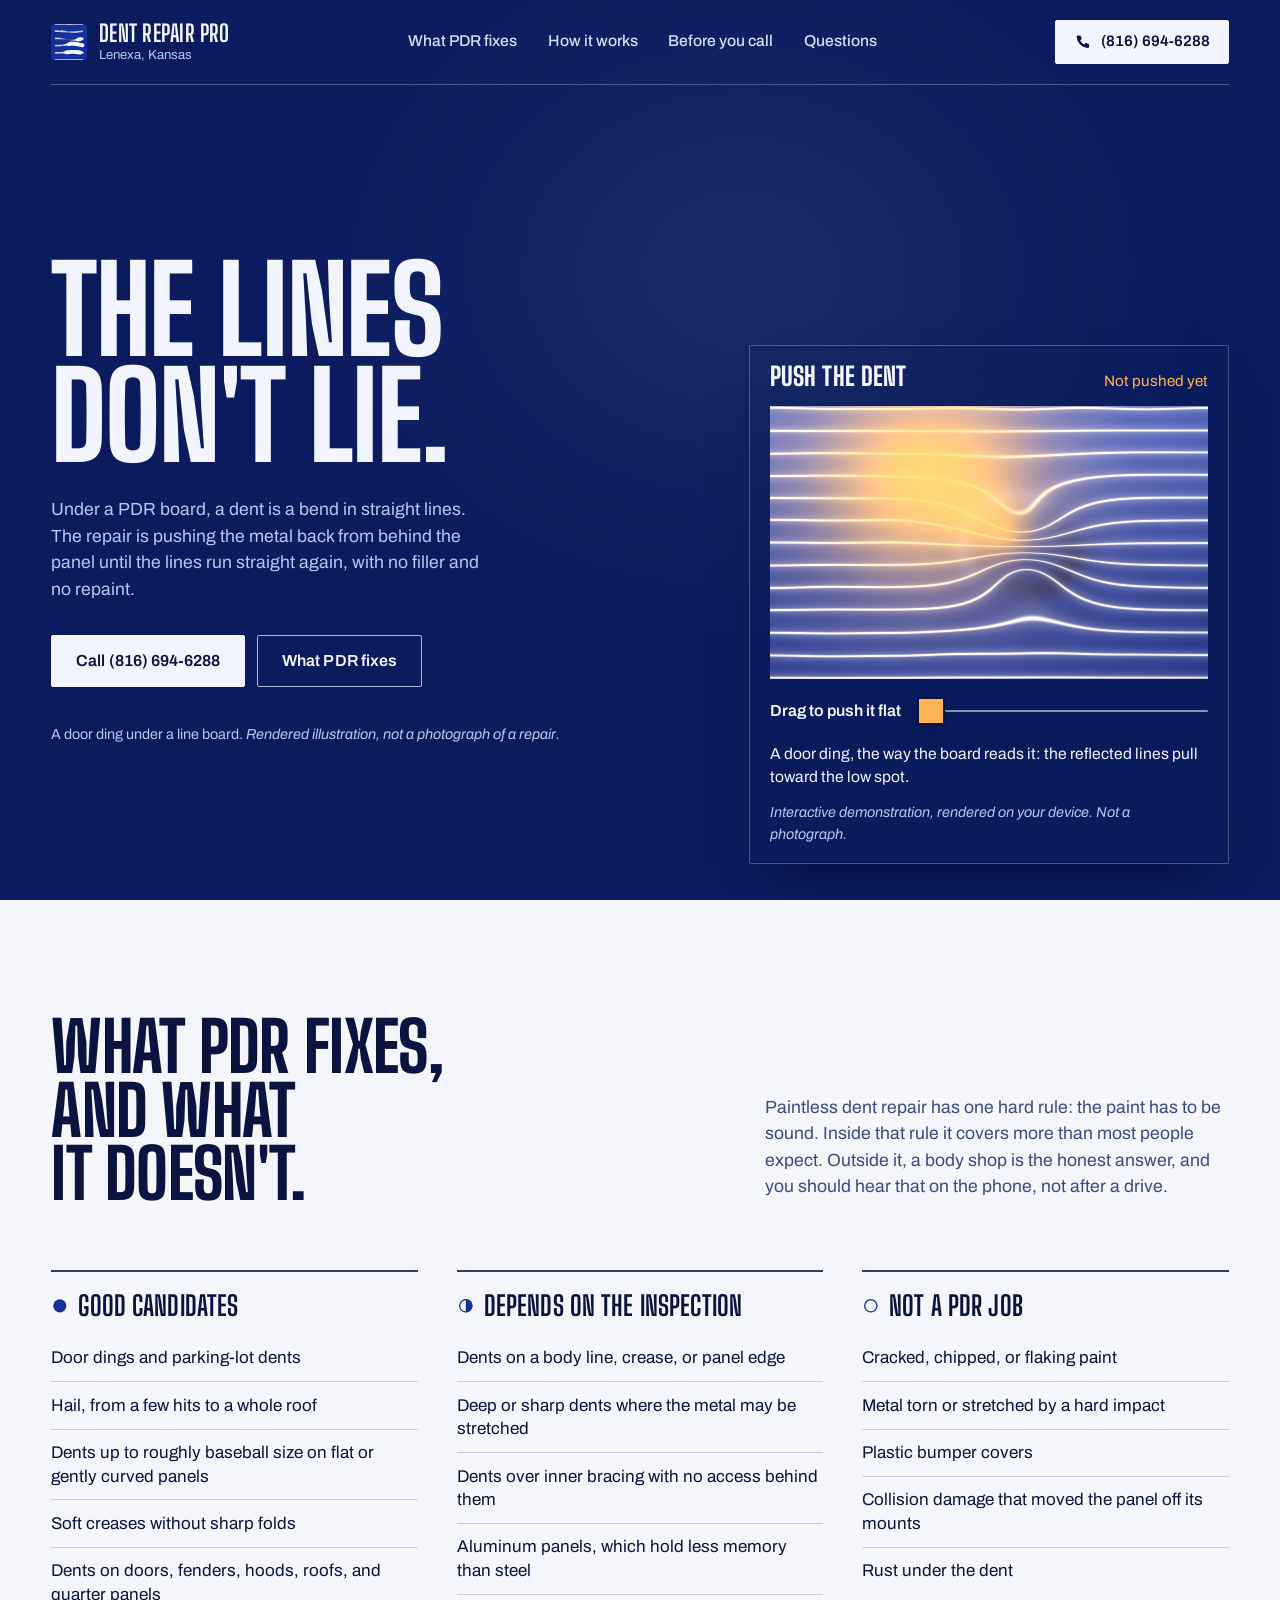
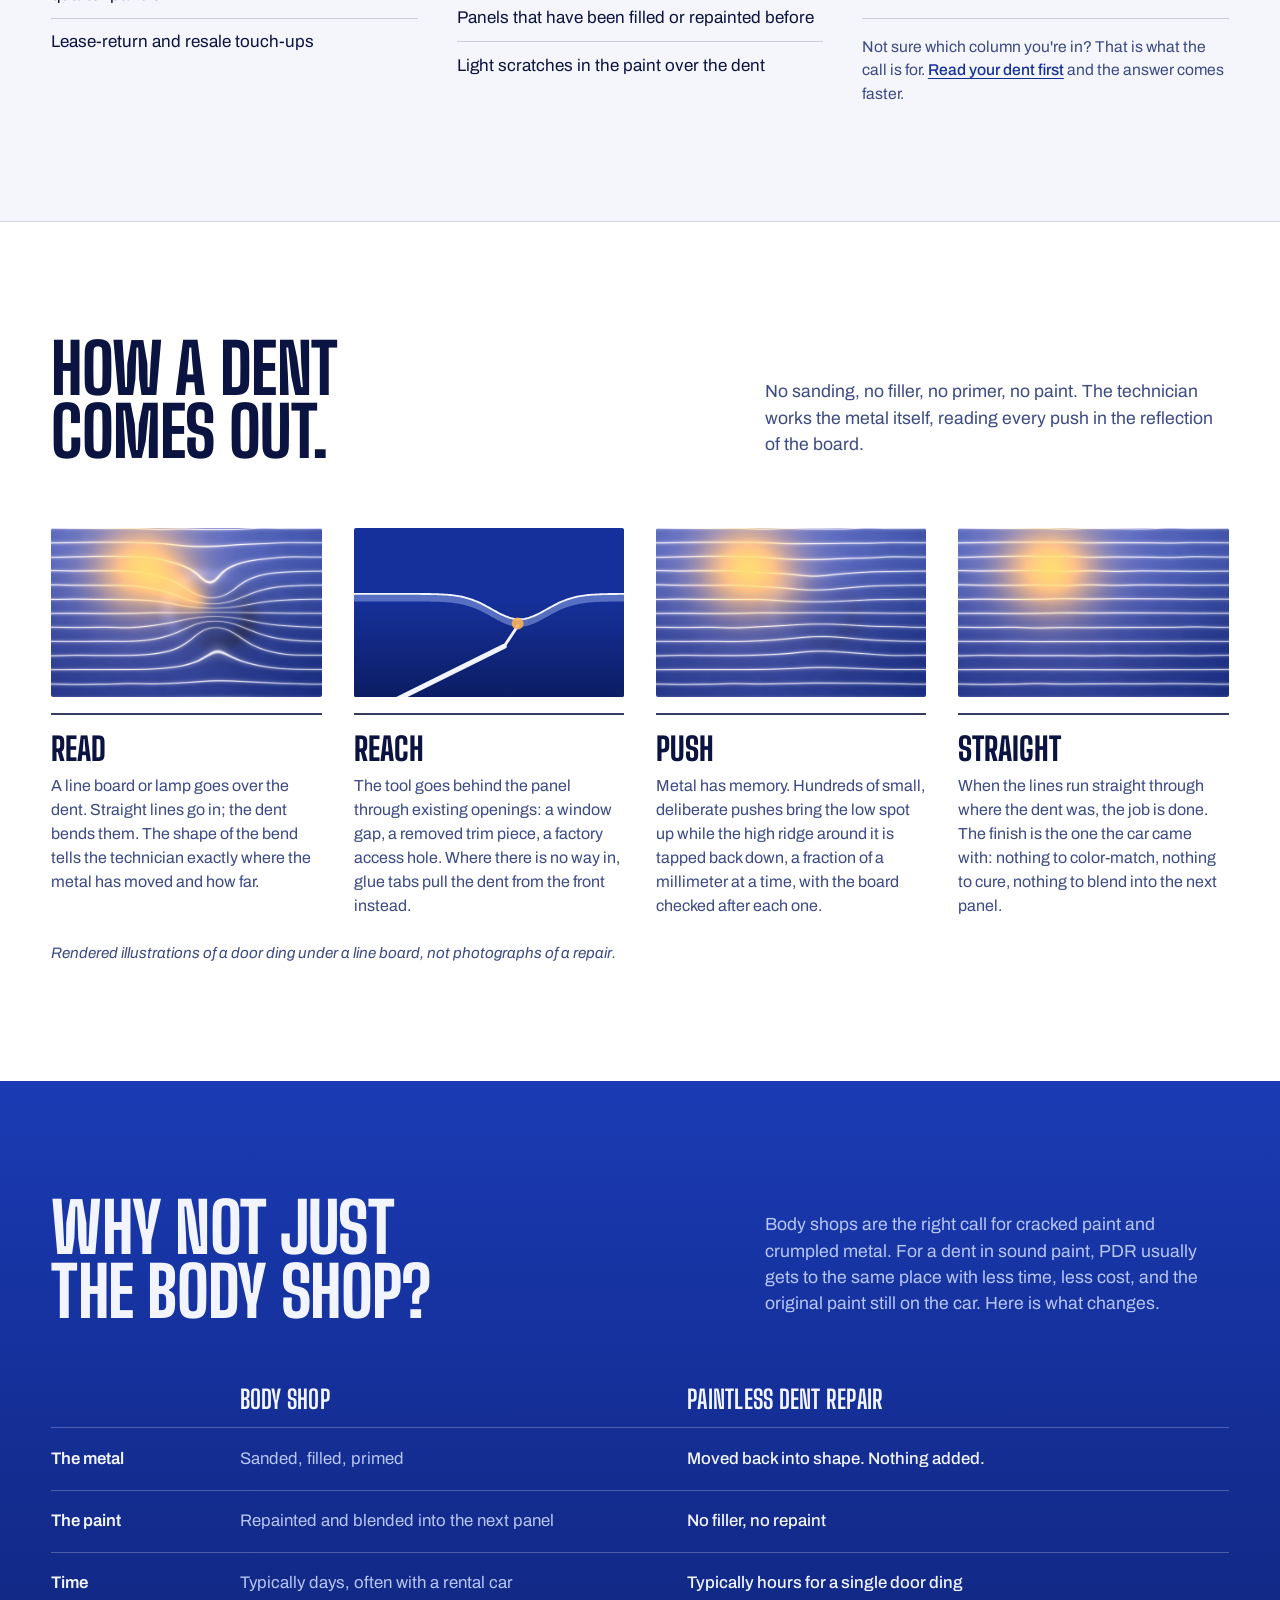
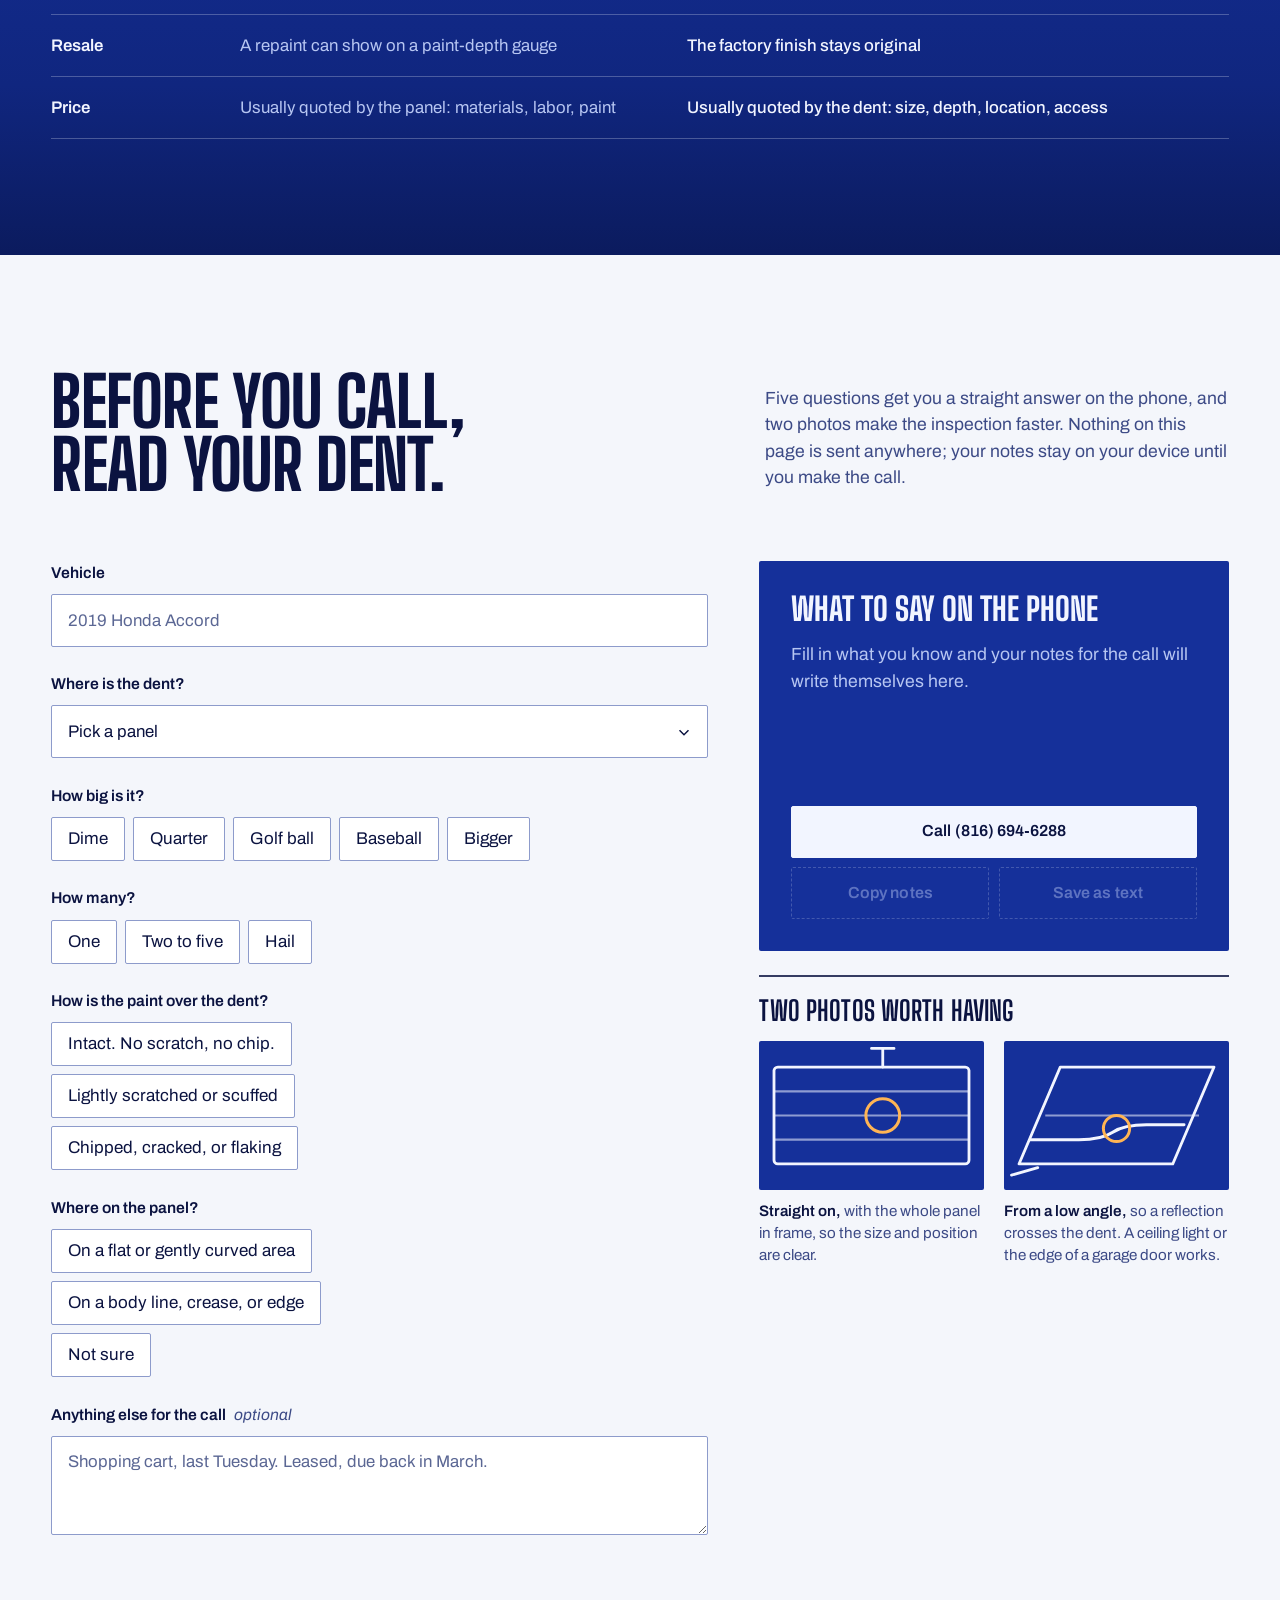
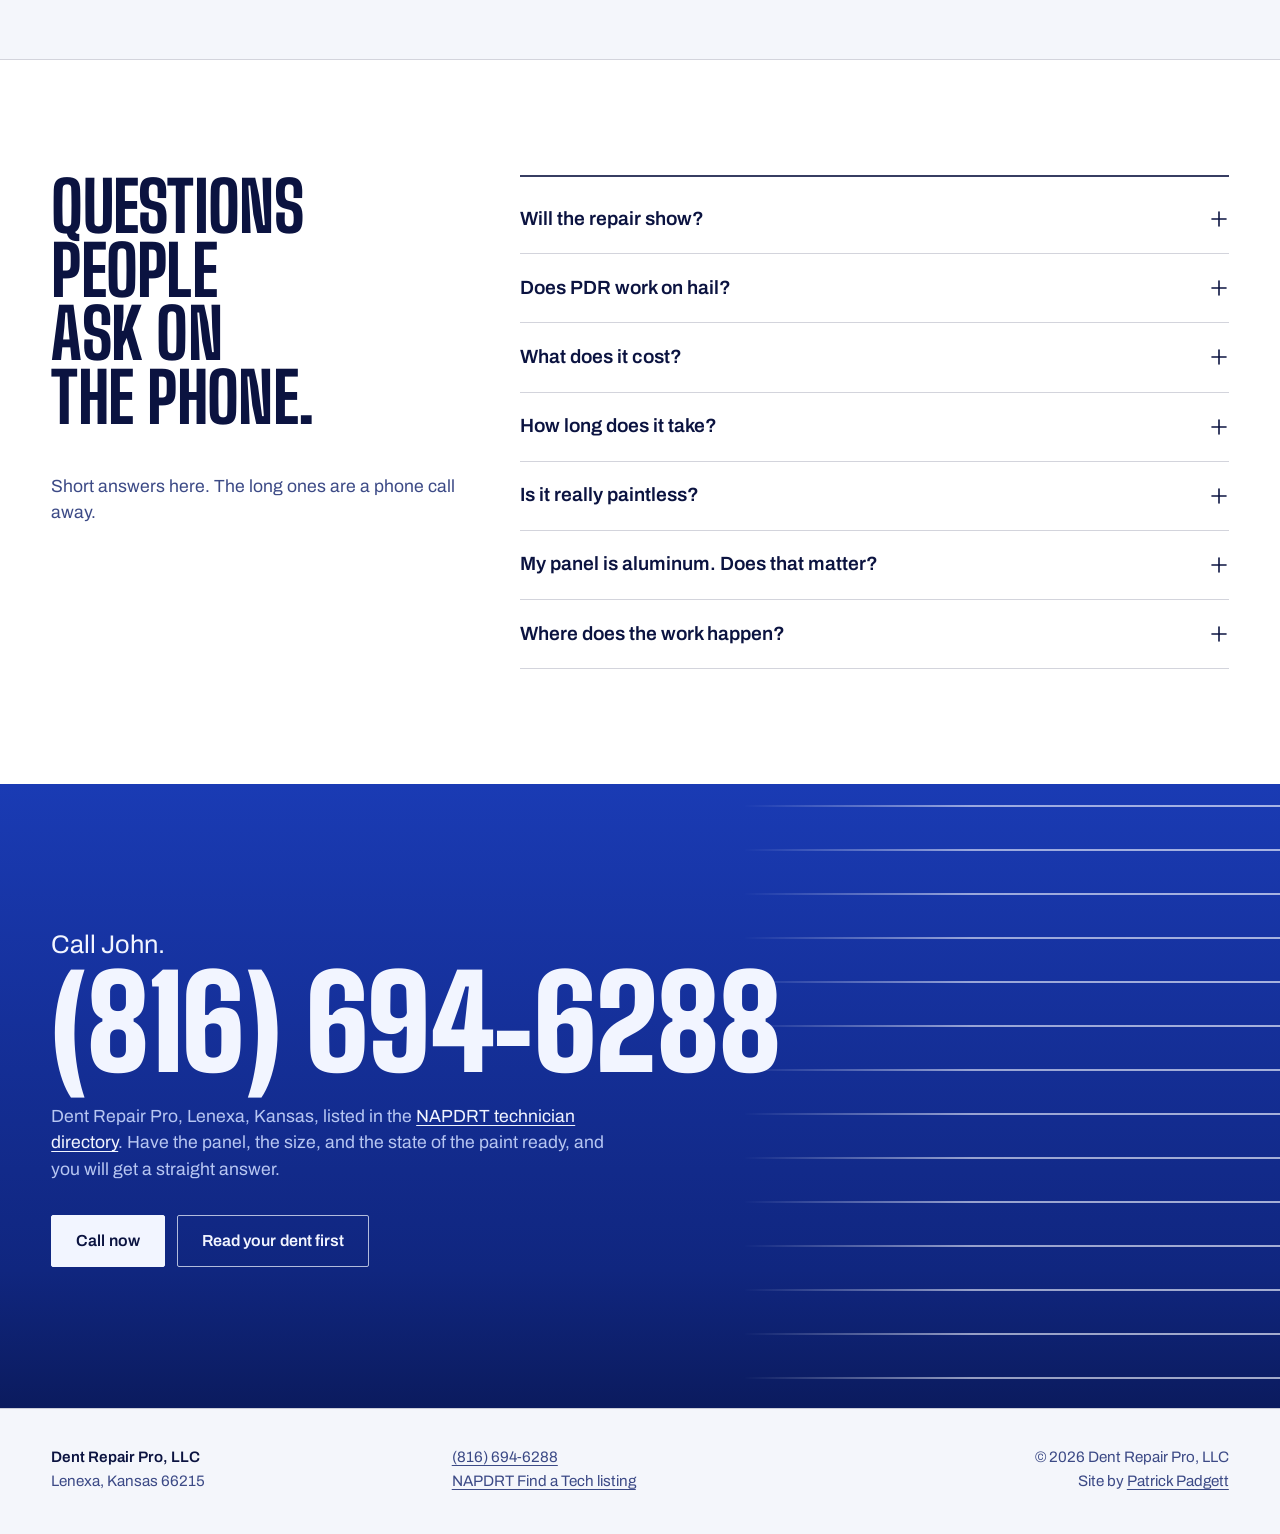
==== commit 7c481c45: "SEO floor: favicon set, full twitter/og tags, 156-char description, @graph JSON-LD (AutoBodyShop + W" ====
--- a/index.html
+++ b/index.html
@@ -5,7 +5,7 @@
   <script>document.documentElement.className = document.documentElement.className.replace("no-js", "js");</script>
   <meta name="viewport" content="width=device-width, initial-scale=1">
   <title>Dent Repair Pro — Paintless Dent Repair, Lenexa, Kansas</title>
-  <meta name="description" content="Paintless dent repair in Lenexa, Kansas. Door dings, hail, and creases pushed out from behind the panel with no filler and no repaint: the factory finish stays. Call John at (816) 694-6288.">
+  <meta name="description" content="Paintless dent repair in Lenexa, Kansas. Door dings, hail, and creases pushed out from behind the panel, no filler, no repaint. Call John at (816) 694-6288.">
   <link rel="canonical" href="https://dentrepairpro.patpadgett.com/">
   <meta name="theme-color" content="#15309A">
   <meta property="og:type" content="website">
@@ -15,23 +15,156 @@
   <meta property="og:image" content="https://dentrepairpro.patpadgett.com/assets/og.png">
   <meta property="og:image:width" content="1200">
   <meta property="og:image:height" content="630">
+  <meta property="og:image:alt" content="A door ding under a PDR line board: the reflected lines bend toward the low spot. Headline: The lines don&#x27;t lie.">
+  <meta property="og:site_name" content="Dent Repair Pro">
+  <meta property="og:locale" content="en_US">
   <meta name="twitter:card" content="summary_large_image">
-  <link rel="icon" href="assets/favicon.svg" type="image/svg+xml">
+  <meta name="twitter:title" content="Dent Repair Pro — The lines don't lie.">
+  <meta name="twitter:description" content="Paintless dent repair in Lenexa, Kansas. The metal goes back without filler or repaint. Call (816) 694-6288.">
+  <meta name="twitter:image" content="https://dentrepairpro.patpadgett.com/assets/og.png">
+  <meta name="twitter:image:alt" content="A door ding under a PDR line board: the reflected lines bend toward the low spot. Headline: The lines don&#x27;t lie.">
+  <link rel="icon" href="/favicon.ico" sizes="16x16 32x32 48x48">
+  <link rel="icon" href="/assets/favicon.svg" type="image/svg+xml">
+  <link rel="apple-touch-icon" href="/assets/apple-touch-icon.png">
+  <link rel="icon" href="/assets/icon-512.png" type="image/png" sizes="512x512">
   <link rel="preload" href="assets/fonts/BigShouldersDisplay-var.woff2" as="font" type="font/woff2" crossorigin>
   <link rel="preload" href="assets/fonts/Archivo-var.woff2" as="font" type="font/woff2" crossorigin>
   <link rel="stylesheet" href="styles.css">
   <script type="application/ld+json">
-  {
-    "@context": "https://schema.org",
-    "@type": "AutoBodyShop",
-    "name": "Dent Repair Pro, LLC",
-    "description": "Paintless dent repair (PDR) in Lenexa, Kansas.",
-    "telephone": "+18166946288",
-    "url": "https://dentrepairpro.patpadgett.com/",
-    "address": { "@type": "PostalAddress", "addressLocality": "Lenexa", "addressRegion": "KS", "postalCode": "66215", "addressCountry": "US" },
-    "founder": { "@type": "Person", "name": "John Matthews" },
-    "knowsAbout": "Paintless dent repair"
-  }
+{
+  "@context": "https://schema.org",
+  "@graph": [
+    {
+      "@type": "AutoBodyShop",
+      "@id": "https://dentrepairpro.patpadgett.com/#business",
+      "name": "Dent Repair Pro, LLC",
+      "alternateName": "Dent Repair Pro",
+      "description": "Paintless dent repair (PDR) in Lenexa, Kansas: door dings, hail, and creases pushed out from behind the panel with no filler and no repaint.",
+      "url": "https://dentrepairpro.patpadgett.com/",
+      "telephone": "+18166946288",
+      "image": "https://dentrepairpro.patpadgett.com/assets/og.png",
+      "logo": "https://dentrepairpro.patpadgett.com/assets/icon-512.png",
+      "address": {
+        "@type": "PostalAddress",
+        "addressLocality": "Lenexa",
+        "addressRegion": "KS",
+        "postalCode": "66215",
+        "addressCountry": "US"
+      },
+      "founder": {
+        "@type": "Person",
+        "name": "John Matthews"
+      },
+      "knowsAbout": [
+        "Paintless dent repair",
+        "Door ding repair",
+        "Hail damage repair"
+      ],
+      "sameAs": [
+        "https://napdrt.org/find-a-tech/"
+      ],
+      "contactPoint": {
+        "@type": "ContactPoint",
+        "telephone": "+18166946288",
+        "contactType": "customer service",
+        "areaServed": "US",
+        "availableLanguage": "English"
+      }
+    },
+    {
+      "@type": "WebSite",
+      "@id": "https://dentrepairpro.patpadgett.com/#website",
+      "url": "https://dentrepairpro.patpadgett.com/",
+      "name": "Dent Repair Pro",
+      "publisher": {
+        "@id": "https://dentrepairpro.patpadgett.com/#business"
+      },
+      "inLanguage": "en-US"
+    },
+    {
+      "@type": "WebPage",
+      "@id": "https://dentrepairpro.patpadgett.com/#webpage",
+      "url": "https://dentrepairpro.patpadgett.com/",
+      "name": "Dent Repair Pro — Paintless Dent Repair, Lenexa, Kansas",
+      "description": "Paintless dent repair in Lenexa, Kansas. Door dings, hail, and creases pushed out from behind the panel, no filler, no repaint. Call John at (816) 694-6288.",
+      "isPartOf": {
+        "@id": "https://dentrepairpro.patpadgett.com/#website"
+      },
+      "about": {
+        "@id": "https://dentrepairpro.patpadgett.com/#business"
+      },
+      "primaryImageOfPage": {
+        "@type": "ImageObject",
+        "url": "https://dentrepairpro.patpadgett.com/assets/og.png",
+        "width": 1200,
+        "height": 630
+      },
+      "inLanguage": "en-US"
+    },
+    {
+      "@type": "FAQPage",
+      "@id": "https://dentrepairpro.patpadgett.com/#faq",
+      "mainEntity": [
+        {
+          "@type": "Question",
+          "name": "Will the repair show?",
+          "acceptedAnswer": {
+            "@type": "Answer",
+            "text": "On a typical door ding in sound paint, no: nothing is sanded, filled, or sprayed, so there is nothing to mismatch and nothing to blend. The board is the test: when the reflected lines run straight across the spot, the panel is flat. Very deep or stretched dents can leave faint texture, and you should hear that from John before the work starts, not after."
+          }
+        },
+        {
+          "@type": "Question",
+          "name": "Does PDR work on hail?",
+          "acceptedAnswer": {
+            "@type": "Answer",
+            "text": "Hail is where PDR earned its reputation. Dozens of shallow dents in sound paint are exactly what the method is for, and the alternative is repainting a roof, a hood, and a trunk lid. Many comprehensive insurance policies cover hail repair; check yours before you call so you know which conversation you are having."
+          }
+        },
+        {
+          "@type": "Question",
+          "name": "What does it cost?",
+          "acceptedAnswer": {
+            "@type": "Answer",
+            "text": "PDR is generally priced by the dent: size, depth, where it sits on the panel, and how hard it is to reach behind. The number comes from looking at the dent under the board, so a phone call sets expectations and the inspection sets the price. There is no filler or paint in the job, which is the main reason it usually costs less than bodywork."
+          }
+        },
+        {
+          "@type": "Question",
+          "name": "How long does it take?",
+          "acceptedAnswer": {
+            "@type": "Answer",
+            "text": "A single door ding is often an hour or two of work. Several dents, or a dent that needs trim removed for access, take longer. Hail is its own conversation and depends on the count. Either way there is nothing to dry or cure, so the car is ready as soon as the work is finished."
+          }
+        },
+        {
+          "@type": "Question",
+          "name": "Is it really paintless?",
+          "acceptedAnswer": {
+            "@type": "Answer",
+            "text": "Yes. No sanding, no filler, no primer, no paint. That is also the limit of the method: if the paint over the dent is already cracked or chipped, pushing the metal back will not fix the paint, and the honest answer is a body shop."
+          }
+        },
+        {
+          "@type": "Question",
+          "name": "My panel is aluminum. Does that matter?",
+          "acceptedAnswer": {
+            "@type": "Answer",
+            "text": "It does. Aluminum holds less memory than steel and work-hardens as it is pushed, so it asks for more skill, more time, and sometimes heat. Many hoods, tailgates, and whole truck bodies are aluminum now. Mention it when you call."
+          }
+        },
+        {
+          "@type": "Question",
+          "name": "Where does the work happen?",
+          "acceptedAnswer": {
+            "@type": "Answer",
+            "text": "Dent Repair Pro is based in Lenexa, Kansas, in Johnson County on the Kansas side of the Kansas City metro, a short drive from Overland Park, Olathe, and Shawnee. Call (816) 694-6288 to ask about your area and arrange a look at the vehicle."
+          }
+        }
+      ]
+    }
+  ]
+}
   </script>
 </head>
 <body>
@@ -342,7 +475,7 @@
         </details>
         <details>
           <summary>Where does the work happen?<svg class="toggle" viewBox="0 0 20 20" aria-hidden="true"><path d="M3 10h14"/><path class="v" d="M10 3v14"/></svg></summary>
-          <div class="answer"><p>Dent Repair Pro is based in Lenexa, Kansas, on the Kansas side of the Kansas City metro. Call <a href="tel:+18166946288">(816) 694‑6288</a> to ask about your area and arrange a look at the vehicle.</p></div>
+          <div class="answer"><p>Dent Repair Pro is based in Lenexa, Kansas, in Johnson County on the Kansas side of the Kansas City metro, a short drive from Overland Park, Olathe, and Shawnee. Call <a href="tel:+18166946288">(816) 694‑6288</a> to ask about your area and arrange a look at the vehicle.</p></div>
         </details>
       </div>
     </div>
